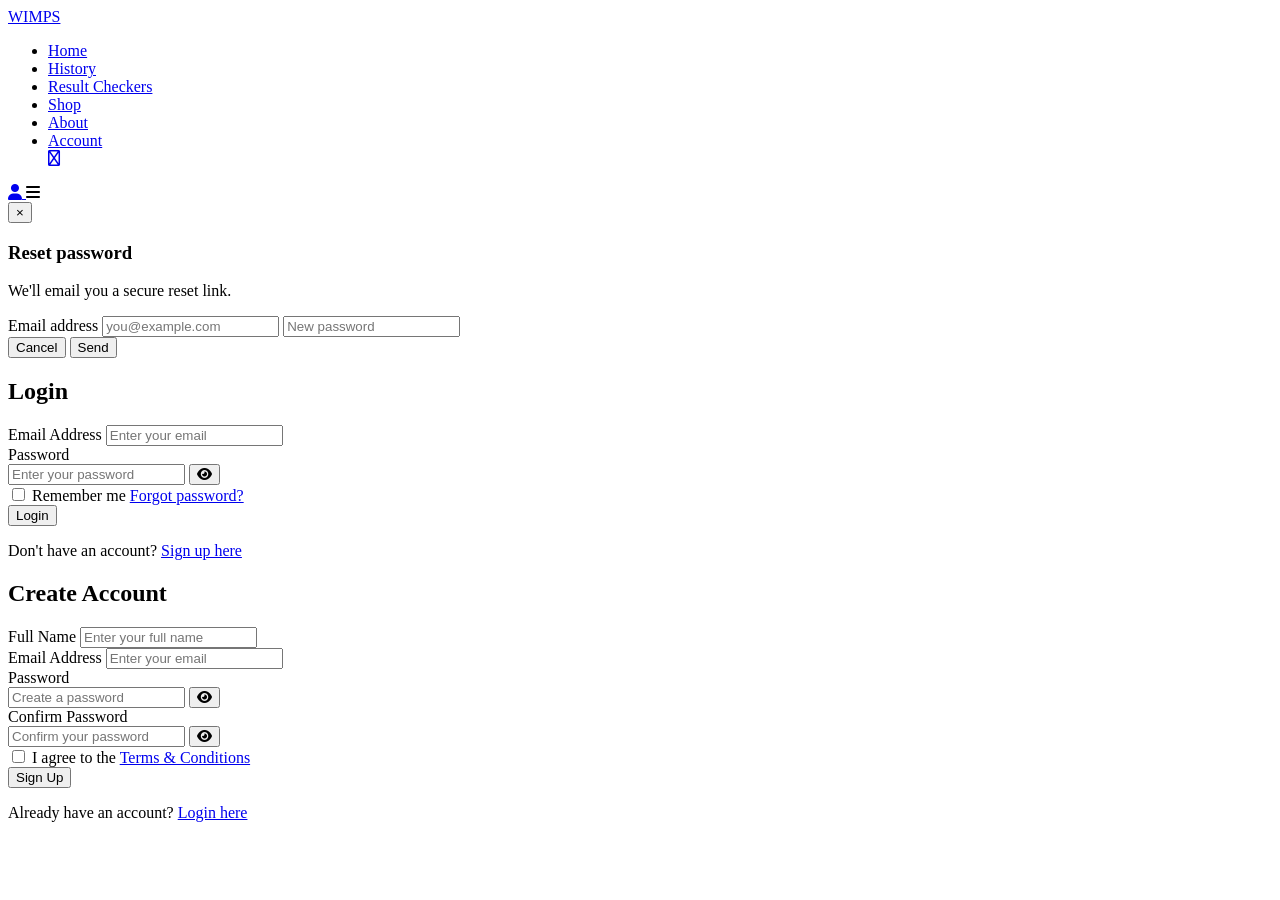
==== index.html @ adb476d3 "Advanced SEO, login page improvements, PWA support, service worker - Enhanced SEO: sitemap.xml with " ====
<!DOCTYPE html>
<html lang="en-GH">
<head>
    <meta charset="UTF-8">
    <meta http-equiv="X-UA-Compatible" content="IE=edge">
    <meta name="viewport" content="width=device-width, initial-scale=1.0">
    <meta name="description" content="WIMPS delivers affordable MTN, Telecel, and AirtelTigo data bundles in Ghana with secure Paystack payments and fast fulfillment. Buy mobile data instantly.">
    <meta name="keywords" content="MTN data bundles Ghana, Telecel data bundles, AirtelTigo data, buy data online Ghana, mobile data Ghana, Paystack data bundles">
    <meta name="robots" content="index, follow, max-snippet:-1, max-image-preview:large, max-video-preview:-1">
    <meta name="googlebot" content="index, follow">
    <meta name="theme-color" content="#087a55">
    <meta name="msapplication-TileColor" content="#087a55">
    <link rel="canonical" href="https://wimps.store/">
    <link rel="alternate" hreflang="en-GH" href="https://wimps.store/">
    <link rel="alternate" hreflang="x-default" href="https://wimps.store/">
    <meta property="og:type" content="website">
    <meta property="og:site_name" content="WIMPS">
    <meta property="og:title" content="WIMPS Ghana - Buy MTN, Telecel & AirtelTigo Data Bundles Instantly">
    <meta property="og:description" content="Buy Ghana mobile data bundles from WIMPS with secure Paystack payment and reliable instant delivery. MTN, Telecel, AirtelTigo - best prices guaranteed.">
    <meta property="og:url" content="https://wimps.store/">
    <meta property="og:image" content="https://wimps.store/assets/og-home.jpg">
    <meta property="og:image:width" content="1200">
    <meta property="og:image:height" content="630">
    <meta property="og:locale" content="en_GH">
    <meta name="twitter:card" content="summary_large_image">
    <meta name="twitter:site" content="@WIMPSGhana">
    <meta name="twitter:title" content="WIMPS Ghana - Buy Mobile Data Bundles Instantly">
    <meta name="twitter:description" content="Secure, instant data bundles for MTN, Telecel & AirtelTigo. Pay with Paystack or wallet. Best prices in Ghana.">
    <meta name="twitter:image" content="https://wimps.store/assets/twitter-home.jpg">
    <title>WIMPS - Ghana's Trusted Mobile Data Bundle Service</title>
    <link rel="preconnect" href="https://fonts.googleapis.com">
    <link rel="preconnect" href="https://fonts.gstatic.com" crossorigin>
    <link rel="preload" as="style" href="home-page.css">
    <link rel="preload" as="style" href="responsive.css">
    <link rel="preload" as="style" href="footer.css">
    <link rel="stylesheet" href="home-page.css">
    <link rel="stylesheet" href="responsive.css">
    <link rel="stylesheet" href="footer.css">
    <link rel="stylesheet" href="https://cdnjs.cloudflare.com/ajax/libs/font-awesome/6.0.0/css/all.min.css" crossorigin="anonymous" referrerpolicy="no-referrer">
    <link rel="icon" type="image/svg+xml" href="assets/favicon.svg">
    <link rel="icon" type="image/png" sizes="32x32" href="assets/favicon-32.png">
    <link rel="icon" type="image/png" sizes="16x16" href="assets/favicon-16.png">
    <link rel="apple-touch-icon" href="assets/apple-touch-icon.png">
    <link rel="manifest" href="manifest.json">
    <meta name="msapplication-config" content="/browserconfig.xml">
    <script type="application/ld+json">
    {
      "@context": "https://schema.org",
      "@type": "Organization",
      "name": "WIMPS",
      "url": "https://wimps.store/",
      "logo": "https://wimps.store/assets/logo.png",
      "description": "Ghana mobile data bundle service providing instant MTN, Telecel, and AirtelTigo data bundles",
      "address": {
        "@type": "PostalAddress",
        "streetAddress": "134 Melcom Road, Street 14",
        "addressLocality": "Sokoban",
        "addressCountry": "GH"
      },
      "contactPoint": {
        "@type": "ContactPoint",
        "telephone": "+233-597-532-120",
        "contactType": "customer service",
        "availableLanguage": ["English", "Twi"],
        "areaServed": "GH"
      },
      "sameAs": [
        "https://facebook.com/WIMPSGhana",
        "https://twitter.com/WIMPSGhana",
        "https://instagram.com/WIMPSGhana"
      ],
      "areaServed": "GH",
      "priceRange": "GHS 1 - GHS 500"
    }
    </script>
    <script type="application/ld+json">
    {
      "@context": "https://schema.org",
      "@type": "WebSite",
      "name": "WIMPS",
      "url": "https://wimps.store/",
      "potentialAction": {
        "@type": "SearchAction",
        "target": "https://wimps.store/search?q={search_term_string}",
        "query-input": "required name=search_term_string"
      },
      "publisher": {
        "@type": "Organization",
        "name": "WIMPS"
      }
    }
    </script>
    <script type="application/ld+json">
    {
      "@context": "https://schema.org",
      "@type": "Service",
      "serviceType": "Mobile Data Bundle Sales",
      "provider": {
        "@type": "Organization",
        "name": "WIMPS",
        "url": "https://wimps.store/"
      },
      "areaServed": "GH",
      "availableChannel": {
        "@type": "ServiceChannel",
        "serviceUrl": "https://wimps.store/mtn.html",
        "servicePhone": "+233-597-532-120",
        "servicePostalAddress": {
          "@type": "PostalAddress",
          "streetAddress": "134 Melcom Road, Street 14",
          "addressLocality": "Sokoban",
          "addressCountry": "GH"
        }
      },
      "offers": {
        "@type": "Offer",
        "name": "MTN Data Bundles",
        "priceCurrency": "GHS",
        "price": "4.00",
        "availability": "https://schema.org/InStock",
        "url": "https://wimps.store/mtn.html"
      }
    }
    </script>
</head>
<body>
    <!-- Header/Navigation -->
    <header class="header" role="banner">
        <a href="index.html" class="logo-link" aria-label="WIMPS Home">
            <span class="logo-text">WIMPS</span>
        </a>

        <nav class="nav-wrapper" role="navigation" aria-label="Main navigation">
            <ul id="navbar">
                <li><a href="index.html" class="active" aria-current="page">Home</a></li>
                <li><a href="./history.html">History</a></li>
                <li><a href="./checkers.html">Result Checkers</a></li>
                <li><a href="./mtn.html">Shop</a></li>
                <li><a href="./about.html">About</a></li>
                <li><a href="./account.html">Account</a></li>
                <li class="close-item"><a href="#" id="close"><i class="fas fa-times"></i></a></li>
            </ul>
        </nav>

        <div id="mobile">
            <a href="account.html" class="mobile-account" aria-label="Account">
                <i class="fas fa-user"></i>
            </a>
            <i id="bar" class="fas fa-bars" aria-label="Menu"></i>
        </div>
    </header>

    <main role="main">
        <!-- Hero Section -->
        <section class="hero" aria-labelledby="hero-title">
            <div class="hero-content">
                <h1 id="hero-title">Welcome to <span class="highlight">WIMPS</span></h1>
                <p>Your Ultimate Mobile Bundle Service</p>
                <p class="subtitle">Get instant airtime, data bundles, and more from your favorite providers</p>
                <a href="./mtn.html" class="btn btn-primary">Shop Now</a>
            </div>
            <div class="hero-visual">
                <div class="hero-icon">
                    <i class="fas fa-mobile-alt"></i>
                </div>
            </div>
        </section>

        <!-- Stats Section -->
        <section class="stats-section" aria-labelledby="stats-title">
            <h2 id="stats-title" class="visually-hidden">Our Statistics</h2>
            <div class="stat">
                <div class="stat-icon">
                    <i class="fas fa-users"></i>
                </div>
                <div class="stat-content">
                    <h3>10K+</h3>
                    <p>Happy Customers</p>
                </div>
            </div>
            <div class="stat">
                <div class="stat-icon">
                    <i class="fas fa-check-circle"></i>
                </div>
                <div class="stat-content">
                    <h3>100K+</h3>
                    <p>Transactions</p>
                </div>
            </div>
            <div class="stat">
                <div class="stat-icon">
                    <i class="fas fa-clock"></i>
                </div>
                <div class="stat-content">
                    <h3>24/7</h3>
                    <p>Support</p>
                </div>
            </div>
            <div class="stat">
                <div class="stat-icon">
                    <i class="fas fa-lock"></i>
                </div>
                <div class="stat-content">
                    <h3>100%</h3>
                    <p>Secure</p>
                </div>
            </div>
        </section>

        <!-- Bundle Providers Section -->
        <section class="bundles-section" aria-labelledby="providers-title">
            <div class="section-header">
                <h2 id="providers-title">Choose Your Provider</h2>
                <p>Select from our trusted network partners</p>
            </div>

            <div class="bundles-grid">
                <!-- MTN Bundle -->
                <article class="bundle-card" onclick="window.location.href='./mtn.html'">
                    <div class="bundle-icon mtn-color">
                        <i class="fas fa-signal"></i>
                    </div>
                    <h3>MTN</h3>
                    <p>Fast & Reliable Data</p>
                    <ul class="features">
                        <li><i class="fas fa-check"></i> Affordable Plans</li>
                        <li><i class="fas fa-check"></i> High Speed</li>
                        <li><i class="fas fa-check"></i> Instant Activation</li>
                    </ul>
                    <button class="btn btn-outline">Explore</button>
                </article>

                <!-- ATgo Bundle -->
                <article class="bundle-card" onclick="window.location.href='./atgo.html'">
                    <div class="bundle-icon atgo-color">
                        <i class="fas fa-wifi"></i>
                    </div>
                    <h3>ATgo</h3>
                    <p>Quality Internet Service</p>
                    <ul class="features">
                        <li><i class="fas fa-check"></i> Budget Friendly</li>
                        <li><i class="fas fa-check"></i> Flexible Plans</li>
                        <li><i class="fas fa-check"></i> 24/7 Active</li>
                    </ul>
                    <button class="btn btn-outline">Explore</button>
                </article>

                <!-- Telecel Bundle -->
                <article class="bundle-card" onclick="window.location.href='./telecel.html'">
                    <div class="bundle-icon telecel-color">
                        <i class="fas fa-broadcast-tower"></i>
                    </div>
                    <h3>Telecel</h3>
                    <p>Premium Coverage</p>
                    <ul class="features">
                        <li><i class="fas fa-check"></i> Wide Coverage</li>
                        <li><i class="fas fa-check"></i> Best Value</li>
                        <li><i class="fas fa-check"></i> Stable Connection</li>
                    </ul>
                    <button class="btn btn-outline">Explore</button>
                </article>
            </div>
        </section>

        <!-- Quick Stats -->
        <section class="dashboard-section" aria-labelledby="dashboard-title">
            <div class="section-header">
                <h2 id="dashboard-title">Your Dashboard</h2>
                <p>Quick access to your account information</p>
            </div>

            <div class="dashboard-grid">
                <article class="dashboard-card balance">
                    <div class="card-header">
                        <h4>Account Balance</h4>
                        <i class="fas fa-wallet"></i>
                    </div>
                    <p class="card-value" id="account-balance">GHS 0.00</p>
                    <a href="./account.html" class="card-link">View Account</a>
                </article>

                <article class="dashboard-card orders">
                    <div class="card-header">
                        <h4>Recent Orders</h4>
                        <i class="fas fa-shopping-cart"></i>
                    </div>
                    <p class="card-value" id="user-orders">0</p>
                    <a href="./history.html" class="card-link">View History</a>
                </article>

                <article class="dashboard-card transactions">
                    <div class="card-header">
                        <h4>Transactions</h4>
                        <i class="fas fa-exchange-alt"></i>
                    </div>
                    <p class="card-value" id="total-transactions">0</p>
                    <a href="./history.html" class="card-link">View Transactions</a>
                </article>

                <article class="dashboard-card deposit">
                    <div class="card-header">
                        <h4>Deposit with Paystack</h4>
                        <i class="fas fa-credit-card"></i>
                    </div>
                    <button type="button" id="home-deposit-paystack" class="btn btn-outline">Deposit</button>
                    <a href="./account.html" class="card-link">Open Account</a>
                </article>

                <article class="dashboard-card support">
                    <div class="card-header">
                        <h4>24/7 Support</h4>
                        <i class="fas fa-headset"></i>
                    </div>
                    <p class="card-contact">(+233) 597 532 120</p>
                    <a href="#" class="card-link">Contact Us</a>
                </article>
            </div>
        </section>

        <!-- How It Works -->
        <section class="how-it-works" aria-labelledby="how-title">
            <div class="section-header">
                <h2 id="how-title">How It Works</h2>
                <p>Easy steps to get your bundle</p>
            </div>

            <div class="steps-grid">
                <article class="step">
                    <div class="step-number">1</div>
                    <h3>Select Bundle</h3>
                    <p>Choose your provider and data plan</p>
                </article>
                <article class="step">
                    <div class="step-number">2</div>
                    <h3>Enter Details</h3>
                    <p>Provide your phone number or account</p>
                </article>
                <article class="step">
                    <div class="step-number">3</div>
                    <h3>Pay Now</h3>
                    <p>Complete payment securely online</p>
                </article>
                <article class="step">
                    <div class="step-number">4</div>
                    <h3>Get Bundle</h3>
                    <p>Enjoy instant bundle activation</p>
                </article>
            </div>
        </section>

        <!-- Newsletter Section -->
        <section class="newsletter-section" aria-labelledby="newsletter-title">
            <div class="newsletter-content">
                <h2 id="newsletter-title">Get Special Offers</h2>
                <p>Subscribe to our newsletter for exclusive deals and updates</p>
                <form class="newsletter-form" id="newsletter-form" aria-label="Newsletter subscription">
                    <input type="email" placeholder="Enter your email address" required aria-label="Email address">
                    <button type="submit" class="btn btn-primary">Subscribe</button>
                </form>
            </div>
        </section>
    </main>

    <!-- Footer -->
    <footer class="footer" role="contentinfo">
        <div class="col">
            <h4>Contact</h4>
            <p><strong>Address:</strong> 134 Melcom Road, Street 14, Sokoban</p>
            <p><strong>Phone:</strong> (+233) 597 532 120 / (+233) 249 757 771</p>
            <p><strong>Hours:</strong> 24/7, Mon - Sun</p>
            <div class="follow">
                <h4>Follow Us</h4>
                <div class="icon">
                    <a href="https://facebook.com/WIMPSGhana" target="_blank" rel="noopener noreferrer" aria-label="Facebook"><i class="fab fa-facebook-f"></i></a>
                    <a href="https://twitter.com/WIMPSGhana" target="_blank" rel="noopener noreferrer" aria-label="Twitter"><i class="fab fa-twitter"></i></a>
                    <a href="https://instagram.com/WIMPSGhana" target="_blank" rel="noopener noreferrer" aria-label="Instagram"><i class="fab fa-instagram"></i></a>
                    <a href="https://pinterest.com/WIMPSGhana" target="_blank" rel="noopener noreferrer" aria-label="Pinterest"><i class="fab fa-pinterest-p"></i></a>
                    <a href="https://youtube.com/@WIMPSGhana" target="_blank" rel="noopener noreferrer" aria-label="YouTube"><i class="fab fa-youtube"></i></a>
                </div>
            </div>
        </div>

        <div class="col">
            <h4>About</h4>
            <a href="./about.html">About Us</a>
            <a href="./about.html">Delivery Information</a>
            <a href="./about.html">Privacy Policy</a>
            <a href="./about.html">Terms & Conditions</a>
            <a href="#contact">Contact Us</a>
        </div>

        <div class="col">
            <h4>My Account</h4>
            <a href="./login-page.html">Sign In</a>
            <a href="./history.html">View Orders</a>
            <a href="./history.html">History</a>
            <a href="./account.html">My Account</a>
            <a href="./about.html">Help</a>
        </div>

        <div class="col install">
            <h4>Install App</h4>
            <p>From App Store or Google Play</p>
            <div class="row"></div>
            <p>Secured Payment Gateways</p>
        </div>
    </footer>

    <div class="cpr">
        <p>&copy; 2026, WIMPS Mobile Bundle Service. All rights reserved.</p>
    </div>

    <script src="config.js"></script>
    <script src="https://js.paystack.co/v1/inline.js"></script>
    <script src="./nav.js"></script>
    <script src="./home-page.js?v=3"></script>
    <script src="account.js"></script>
    <script src="footer.js"></script>
    <script>
      if ('serviceWorker' in navigator) {
        window.addEventListener('load', () => {
          navigator.serviceWorker.register('/sw.js')
            .then(reg => console.log('SW registered:', reg.scope))
            .catch(err => console.log('SW registration failed:', err));
        });
      }
    </script>
</body>
</html>
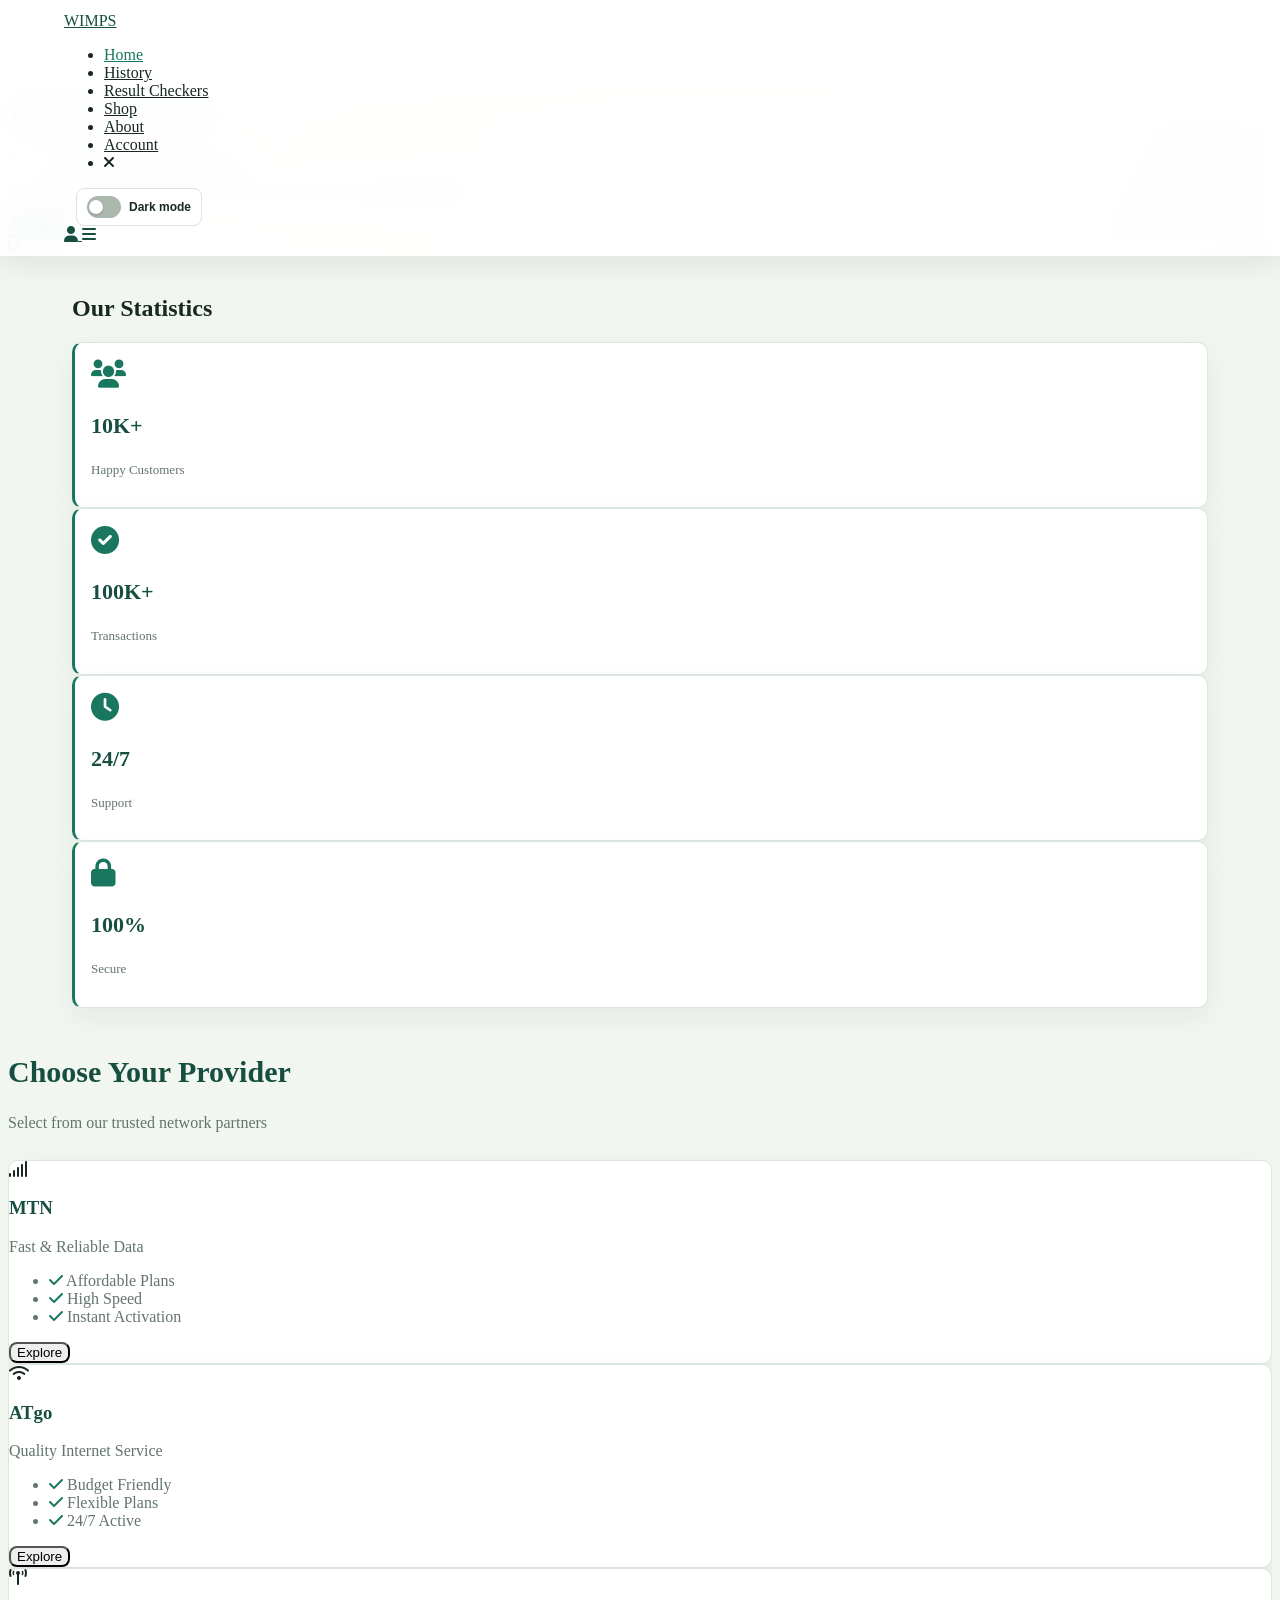
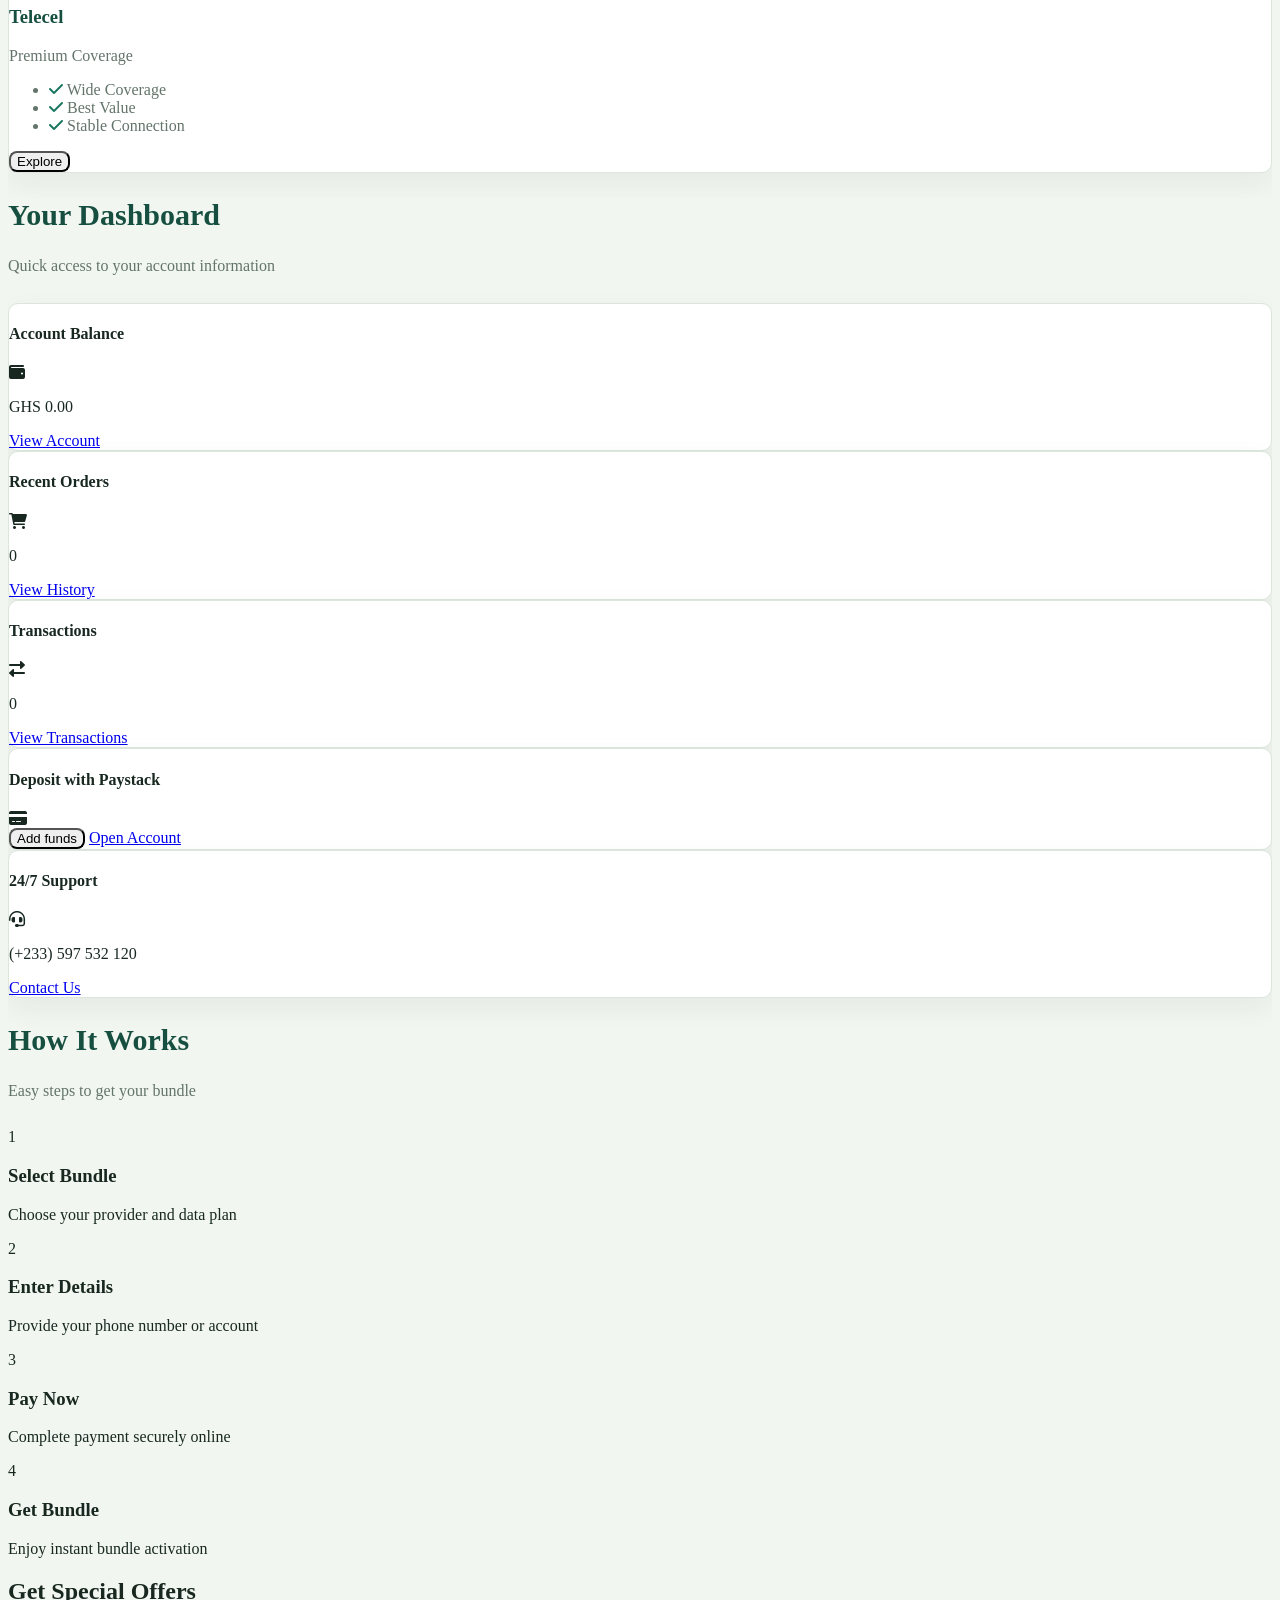
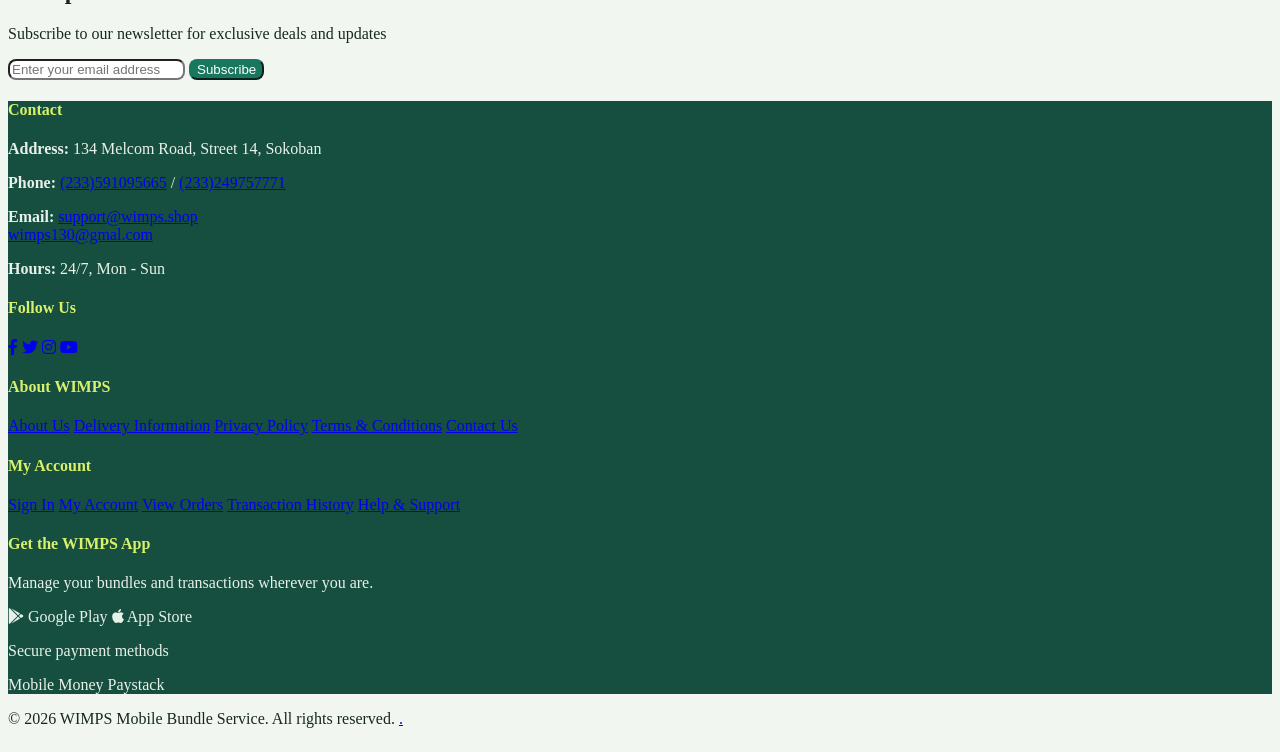
==== commit 9ae937f5: "Polish responsive customer site and themes" ====
--- a/index.html
+++ b/index.html
@@ -302,7 +302,7 @@
                         <h4>Deposit with Paystack</h4>
                         <i class="fas fa-credit-card"></i>
                     </div>
-                    <button type="button" id="home-deposit-paystack" class="btn btn-outline">Deposit</button>
+                    <button type="button" id="home-deposit-paystack" class="btn btn-outline">Add funds</button>
                     <a href="./account.html" class="card-link">Open Account</a>
                 </article>
 
@@ -312,7 +312,7 @@
                         <i class="fas fa-headset"></i>
                     </div>
                     <p class="card-contact">(+233) 597 532 120</p>
-                    <a href="#" class="card-link">Contact Us</a>
+                    <a href="mailto:support@wimps.store" class="card-link">Contact Us</a>
                 </article>
             </div>
         </section>
--- a/responsive.css
+++ b/responsive.css
@@ -0,0 +1,1553 @@
+/* One responsive navigation and overflow layer for every page. */
+html,
+body {
+    max-width: 100%;
+    overflow-x: hidden;
+}
+
+img,
+video,
+iframe {
+    max-width: 100%;
+}
+
+.menu-backdrop {
+    display: none;
+}
+
+@media (max-width: 768px) {
+    .header {
+        min-height: 64px;
+        padding: 14px clamp(16px, 5vw, 40px) !important;
+    }
+
+    .nav-wrapper,
+    .header > div:has(> #navbar) {
+        display: block !important;
+    }
+
+    #mobile {
+        display: flex !important;
+        align-items: center;
+        gap: 14px;
+    }
+
+    #bar {
+        display: inline-flex !important;
+        align-items: center;
+        justify-content: center;
+        min-width: 42px;
+        min-height: 42px;
+        cursor: pointer;
+        z-index: 1002;
+    }
+
+    #navbar {
+        position: fixed !important;
+        inset: 0 0 0 auto !important;
+        width: min(320px, 88vw) !important;
+        height: 100dvh !important;
+        max-height: none !important;
+        margin: 0 !important;
+        padding: 78px 22px 24px !important;
+        display: flex !important;
+        flex-direction: column !important;
+        align-items: stretch !important;
+        justify-content: flex-start !important;
+        gap: 0 !important;
+        background: rgb(109, 214, 4) !important;
+        box-shadow: -14px 0 35px rgba(0, 0, 0, 0.28) !important;
+        transform: translateX(105%) !important;
+        visibility: hidden !important;
+        opacity: 0 !important;
+        transition: transform 0.25s ease, opacity 0.25s ease, visibility 0.25s ease !important;
+        z-index: 1003 !important;
+        overflow-y: auto;
+    }
+
+    #navbar.active {
+        transform: translateX(0) !important;
+        visibility: visible !important;
+        opacity: 1 !important;
+    }
+
+    #navbar li,
+    #navbar > a,
+    #navbar li a {
+        display: block !important;
+        width: 100% !important;
+        flex: 0 0 auto;
+    }
+
+    #navbar li {
+        padding: 0 !important;
+        margin: 0 !important;
+        border-bottom: 1px solid rgba(0, 0, 0, 0.14);
+    }
+
+    #navbar li a,
+    #navbar > a:not(#close) {
+        padding: 16px 4px !important;
+        color: rgb(250, 245, 245) !important;
+        font-size: 17px !important;
+        line-height: 1.3;
+    }
+
+    #navbar li a.active::after {
+        display: none !important;
+    }
+
+    #close {
+        display: flex !important;
+        position: absolute !important;
+        top: 20px !important;
+        right: 20px !important;
+        width: 40px !important;
+        height: 40px !important;
+        align-items: center;
+        justify-content: center;
+        padding: 0 !important;
+        color: rgb(250, 245, 245) !important;
+        font-size: 24px !important;
+        z-index: 1004;
+    }
+
+    .menu-backdrop {
+        display: block;
+        position: fixed;
+        inset: 0;
+        background: rgba(20, 15, 15, 0.58);
+        opacity: 0;
+        visibility: hidden;
+        pointer-events: none;
+        transition: opacity 0.25s ease, visibility 0.25s ease;
+        z-index: 1000;
+    }
+
+    body.menu-open {
+        overflow: hidden;
+    }
+
+    body.menu-open .menu-backdrop {
+        opacity: 1;
+        visibility: visible;
+    }
+
+    .hero,
+    .shop-hero,
+    .about-hero {
+        min-height: auto;
+    }
+}
+
+/* Provider bundle cards share one alignment system across MTN, ATgo, and Telecel. */
+.bundle-grid {
+    grid-template-columns: repeat(auto-fit, minmax(190px, 1fr)) !important;
+    align-items: stretch;
+    gap: 18px;
+}
+
+@media (max-width: 520px) {
+    .bundle-grid {
+        grid-template-columns: repeat(2, minmax(0, 1fr)) !important;
+        gap: 10px;
+    }
+
+    .bundle-card {
+        padding: 10px;
+        border-radius: 12px;
+    }
+}
+
+.bundle-section .bundle-card {
+    height: 100%;
+    min-width: 0;
+}
+
+.bundle-section .card-header {
+    min-height: 64px;
+    align-items: center;
+}
+
+.bundle-section .bundle-header-copy {
+    min-width: 0;
+}
+
+.bundle-section .bundle-label {
+    overflow-wrap: anywhere;
+}
+
+.bundle-section .card-pricing {
+    flex: 1 1 auto;
+}
+
+.bundle-section .card-actions {
+    margin-top: auto;
+}
+
+.bundle-section .btn-buy {
+    width: 100%;
+}
+
+/* Keep repeated content compact and side-by-side across the site. */
+.bundles-grid,
+.stats-section,
+.content-grid,
+.benefits-grid,
+.support-grid,
+.methods-grid,
+.links-grid,
+.dashboard-grid,
+.steps-grid,
+.stats-cards,
+.detail-grid {
+    grid-template-columns: repeat(auto-fit, minmax(190px, 1fr)) !important;
+    gap: 14px;
+}
+
+@media (max-width: 760px) {
+    .bundle-grid,
+    .bundles-grid,
+    .stats-section,
+    .content-grid,
+    .benefits-grid,
+    .support-grid,
+    .methods-grid,
+    .links-grid,
+    .dashboard-grid,
+    .steps-grid,
+    .stats-cards,
+    .detail-grid {
+        grid-template-columns: repeat(2, minmax(0, 1fr)) !important;
+        gap: 10px;
+    }
+
+    .stats-section {
+        padding: 24px 14px !important;
+    }
+
+    .stats-section .stat {
+        min-width: 0;
+        padding: 14px 8px;
+        gap: 8px;
+        flex-direction: column;
+        text-align: center;
+    }
+
+    .stats-section .stat-icon {
+        font-size: 25px;
+    }
+
+    .stats-section .stat-content h3 {
+        font-size: 20px;
+    }
+
+    .stats-section .stat-content p {
+        font-size: 11px;
+        white-space: nowrap;
+    }
+}
+
+@media (max-width: 360px) {
+    .bundle-section .bundle-grid {
+        gap: 7px;
+    }
+
+    .bundle-card {
+        padding: 8px;
+    }
+
+    .bundle-section .bundle-label {
+        font-size: 0.9rem;
+    }
+}
+
+@media (max-width: 480px) {
+    .header {
+        padding-left: 14px !important;
+        padding-right: 14px !important;
+    }
+
+    .header > a,
+    .logo-link {
+        font-size: 20px !important;
+    }
+
+    #navbar {
+        width: min(290px, 92vw) !important;
+    }
+}
+
+:root {
+    --wimps-header-height: 74px;
+    --wimps-ink: #182821;
+    --wimps-muted: #63746b;
+    --wimps-paper: #f2f6f1;
+    --wimps-surface: #ffffff;
+    --wimps-line: #dce6dc;
+    --wimps-forest: #164f40;
+    --wimps-green: #18775e;
+    --wimps-lime: #d9f16a;
+    --wimps-coral: #e87558;
+}
+
+html {
+    scroll-behavior: smooth;
+    scroll-padding-top: 92px;
+}
+
+body {
+    color: var(--wimps-ink);
+    background: var(--wimps-paper);
+}
+
+.header {
+    position: fixed !important;
+    top: 0;
+    left: 0;
+    right: 0;
+    z-index: 1100;
+    min-height: 74px;
+    padding: 12px clamp(18px, 5vw, 68px);
+    background: rgba(255, 255, 255, 0.94);
+    border-bottom: 1px solid rgba(24, 40, 33, 0.1);
+    box-shadow: 0 8px 24px rgba(24, 40, 33, 0.08);
+    backdrop-filter: blur(16px);
+    animation: wims-enter 420ms ease both;
+}
+
+body:has(.header) {
+    padding-top: var(--wimps-header-height);
+}
+
+.logo-link,
+.header > a,
+.header .logo-text {
+    color: var(--wimps-forest) !important;
+}
+
+#navbar li a {
+    color: var(--wimps-ink);
+    transition: color 180ms ease, transform 180ms ease;
+}
+
+#navbar li a:hover,
+#navbar li a.active {
+    color: var(--wimps-green);
+}
+
+#navbar li a.active::after {
+    background: var(--wimps-coral);
+    border-radius: 999px;
+}
+
+#mobile,
+#mobile a,
+#bar {
+    color: var(--wimps-forest);
+}
+
+#mobile i,
+#mobile .mobile-account i {
+    color: var(--wimps-forest) !important;
+}
+
+main {
+    animation: wims-enter 460ms 60ms ease both;
+}
+
+button:not(#bar),
+.btn,
+input[type="submit"] {
+    border-radius: 8px;
+    transition: transform 180ms ease, box-shadow 180ms ease, background-color 180ms ease;
+}
+
+button:not(#bar):hover,
+.btn:hover,
+input[type="submit"]:hover {
+    transform: translateY(-2px);
+}
+
+button:focus-visible,
+a:focus-visible,
+input:focus-visible,
+select:focus-visible {
+    outline: 3px solid rgba(232, 117, 88, 0.55);
+    outline-offset: 3px;
+}
+
+input:not([type="checkbox"]):not([type="radio"]),
+select,
+textarea {
+    border-radius: 8px;
+}
+
+footer,
+.footer {
+    background: var(--wimps-forest);
+    color: #e8f1e9;
+}
+
+footer h4,
+.footer h4 {
+    color: var(--wimps-lime);
+}
+
+footer a,
+.footer a {
+    transition: color 180ms ease, transform 180ms ease;
+}
+
+.cpr,
+.footer-note {
+    background: #10372e;
+    color: #d4e2d8;
+}
+
+.menu-backdrop {
+    z-index: 1040;
+}
+
+@media (max-width: 768px) {
+    :root {
+        --wimps-header-height: 64px;
+    }
+
+    .header {
+        min-height: var(--wimps-header-height);
+        padding-block: 8px;
+    }
+
+    #bar {
+        position: relative;
+        z-index: 1006;
+    }
+
+    #navbar {
+        border-left: 1px solid var(--wimps-line);
+        background: var(--wimps-surface) !important;
+    }
+
+    #navbar li a,
+    #navbar > a:not(#close) {
+        color: var(--wimps-ink) !important;
+    }
+
+    #navbar li a:hover,
+    #navbar li a.active {
+        color: var(--wimps-green) !important;
+    }
+
+    #close {
+        color: var(--wimps-ink) !important;
+    }
+}
+
+/* Account dashboard */
+body:has(.account-container) {
+    background: var(--wimps-paper);
+}
+
+.account-container {
+    width: 100%;
+    padding: 42px clamp(16px, 5vw, 64px) 72px;
+    background: linear-gradient(180deg, rgba(217, 241, 106, 0.14), transparent 260px);
+}
+
+.account-view {
+    max-width: 1120px;
+}
+
+.account-content {
+    padding: 0;
+    background: transparent;
+    box-shadow: none;
+}
+
+.profile-header {
+    border-color: var(--wimps-line);
+}
+
+.profile-header h2,
+.quick-links h3 {
+    color: var(--wimps-forest);
+}
+
+.profile-picture-box,
+.stat-card,
+.link-card {
+    background: var(--wimps-surface);
+    border: 1px solid var(--wimps-line);
+    box-shadow: 0 10px 28px rgba(24, 40, 33, 0.06);
+}
+
+.profile-picture-box {
+    position: relative;
+    overflow: hidden;
+    border-radius: 12px;
+}
+
+.picture-container {
+    background: #e5eee4;
+    box-shadow: none;
+}
+
+.profile-picture {
+    border-color: var(--wimps-lime);
+    color: var(--wimps-forest);
+}
+
+.upload-overlay,
+.btn-upload {
+    background: var(--wimps-green);
+    color: #fff;
+}
+
+.upload-hint,
+.info-group label,
+.stat-card h4 {
+    color: var(--wimps-muted);
+}
+
+.info-input,
+.deposit-form input,
+#referral-link {
+    border: 1px solid var(--wimps-line);
+    background: var(--wimps-surface);
+    color: var(--wimps-ink);
+}
+
+.info-input:disabled {
+    color: var(--wimps-ink);
+    opacity: 1;
+}
+
+.status-badge.active {
+    color: var(--wimps-green);
+}
+
+.status-dot {
+    background: var(--wimps-green);
+}
+
+.account-stats {
+    grid-template-columns: repeat(auto-fit, minmax(205px, 1fr));
+    gap: 14px;
+}
+
+.stat-card {
+    min-width: 0;
+    border-left: 3px solid var(--wimps-green);
+    border-radius: 10px;
+}
+
+.stat-card i,
+.stat-card p,
+.link-card i {
+    color: var(--wimps-green);
+}
+
+.deposit-card {
+    border: 1px solid var(--wimps-line);
+    border-radius: 10px;
+    background: var(--wimps-surface);
+    box-shadow: 0 10px 28px rgba(24, 40, 33, 0.06);
+}
+
+.deposit-card::after {
+    display: none;
+}
+
+.deposit-card-header h2 {
+    color: var(--wimps-forest);
+}
+
+.deposit-card-header p,
+.deposit-form label {
+    color: var(--wimps-muted);
+}
+
+.deposit-card .badge {
+    border-color: var(--wimps-line);
+    color: var(--wimps-green);
+}
+
+.deposit-form input:focus {
+    outline-color: rgba(24, 119, 94, 0.3);
+    border-color: var(--wimps-green);
+}
+
+.deposit-actions .btn {
+    border-color: var(--wimps-green);
+    background: var(--wimps-green);
+    color: #fff;
+}
+
+.deposit-actions .btn:hover {
+    background: var(--wimps-forest);
+    color: #fff;
+}
+
+.links-grid {
+    grid-template-columns: repeat(auto-fit, minmax(180px, 1fr));
+}
+
+.link-card {
+    min-height: 108px;
+    border-radius: 10px;
+}
+
+.link-card:hover {
+    border-color: var(--wimps-green);
+    background: #f4faf4;
+}
+
+.link-card span {
+    color: var(--wimps-ink);
+}
+
+.logout-section {
+    border-color: var(--wimps-line);
+}
+
+.btn-logout {
+    background: var(--wimps-coral);
+    color: #fff;
+}
+
+.btn-logout:hover {
+    background: #c75943;
+}
+
+.not-logged-box {
+    border: 1px solid var(--wimps-line);
+    border-radius: 12px;
+    background: var(--wimps-surface);
+    box-shadow: 0 16px 40px rgba(24, 40, 33, 0.08);
+}
+
+.not-logged-box h2,
+.not-logged-box p {
+    color: var(--wimps-ink);
+}
+
+.icon-wrapper i {
+    color: var(--wimps-green);
+}
+
+.btn-login,
+.btn-signup {
+    background: var(--wimps-green);
+    color: #fff;
+    border-color: var(--wimps-green);
+}
+
+.btn-signup:hover {
+    background: var(--wimps-forest);
+}
+
+/* About page: tighter sections and a compact, aligned developer profile. */
+body:has(.about-hero) {
+    background: var(--wimps-paper);
+}
+
+.about-hero {
+    min-height: 260px;
+    padding: 44px 24px;
+}
+
+.about-section,
+.why-us-section,
+.developer-section,
+.support-section,
+.faq-section,
+.contact-section {
+    padding: 40px clamp(16px, 5vw, 64px);
+    background: var(--wimps-paper);
+}
+
+.about-section,
+.developer-section,
+.faq-section {
+    background: #eaf1e9;
+}
+
+.section-header {
+    margin-bottom: 28px;
+}
+
+.section-header h2 {
+    color: var(--wimps-forest);
+    font-size: 30px;
+}
+
+.section-header p {
+    color: var(--wimps-muted);
+}
+
+.content-box,
+.benefit-card,
+.developer-container,
+.support-card,
+.method,
+.faq-item,
+.faq-question,
+.contact-card {
+    border: 1px solid var(--wimps-line);
+    border-radius: 10px;
+    background: var(--wimps-surface);
+    color: var(--wimps-ink);
+    box-shadow: 0 10px 28px rgba(24, 40, 33, 0.06);
+}
+
+.content-box,
+.benefit-card,
+.support-card,
+.method,
+.contact-card {
+    padding: 24px;
+}
+
+.content-box h3,
+.benefit-card h3,
+.support-card h4,
+.method p,
+.contact-card h3,
+.faq-question h4 {
+    color: var(--wimps-forest);
+}
+
+.content-box p,
+.benefit-card p,
+.support-intro,
+.support-card p,
+.method small,
+.contact-card p,
+.faq-answer p {
+    color: var(--wimps-muted);
+}
+
+.icon-box,
+.benefit-icon,
+.contact-icon {
+    background: #e6f0e5;
+    color: var(--wimps-green);
+}
+
+.developer-container {
+    width: min(1040px, 100%);
+    margin-inline: auto;
+    grid-template-columns: 148px minmax(0, 1fr);
+    align-items: start;
+    gap: 28px;
+    padding: 28px;
+    border-left: 4px solid var(--wimps-coral);
+}
+
+.developer-avatar {
+    align-self: start;
+}
+
+.avatar-circle {
+    width: 140px;
+    height: 140px;
+    border: 3px solid var(--wimps-lime);
+    background: var(--wimps-forest);
+    color: #fff;
+    font-size: 56px;
+}
+
+.developer-info {
+    min-width: 0;
+}
+
+.developer-info h3 {
+    color: var(--wimps-forest);
+    font-size: 24px;
+    line-height: 1.25;
+    overflow-wrap: anywhere;
+}
+
+.developer-info .role {
+    color: var(--wimps-green);
+    letter-spacing: 0;
+}
+
+.developer-info .bio {
+    max-width: 68ch;
+    color: var(--wimps-muted);
+    line-height: 1.65;
+}
+
+.developer-details {
+    display: grid;
+    grid-template-columns: repeat(3, minmax(0, 1fr));
+    gap: 12px;
+}
+
+.developer-details .detail {
+    display: flex;
+    flex-direction: column;
+    align-items: flex-start;
+    gap: 5px;
+    min-width: 0;
+    padding: 8px 0 10px;
+    border-color: var(--wimps-line);
+}
+
+.developer-details .detail .label {
+    color: var(--wimps-muted);
+}
+
+.developer-details .detail .value {
+    min-width: 0;
+    color: var(--wimps-ink);
+    text-align: left;
+    overflow-wrap: anywhere;
+}
+
+.developer-info .social-links {
+    flex-wrap: wrap;
+    gap: 10px;
+}
+
+.developer-info .social-btn {
+    background: #eaf1e9;
+    color: var(--wimps-forest);
+}
+
+.support-card.featured {
+    transform: none;
+    border-color: var(--wimps-green);
+}
+
+.support-card .amount {
+    color: var(--wimps-green);
+}
+
+.faq-item {
+    border-left: 3px solid var(--wimps-green);
+}
+
+.faq-question {
+    border: 0;
+    box-shadow: none;
+}
+
+.faq-question:hover {
+    background: #f4faf4;
+}
+
+.faq-answer.show {
+    max-height: 600px;
+}
+
+.modal {
+    z-index: 1300;
+}
+
+/* Compact and align the homepage statistics row. */
+.stats-section {
+    grid-template-columns: repeat(4, minmax(0, 1fr));
+    align-items: stretch;
+    gap: 14px;
+    padding: 22px clamp(16px, 5vw, 64px);
+    background: #eaf1e9;
+}
+
+.stats-section .stat {
+    min-width: 0;
+    min-height: 88px;
+    justify-content: center;
+    gap: 12px;
+    padding: 16px;
+}
+
+.stats-section .stat-icon {
+    flex: 0 0 auto;
+    font-size: 28px;
+}
+
+.stats-section .stat-content {
+    min-width: 0;
+}
+
+.stats-section .stat-content h3 {
+    font-size: 22px;
+}
+
+.stats-section .stat-content p {
+    font-size: 13px;
+    line-height: 1.35;
+    white-space: normal;
+}
+
+@media (max-width: 768px) {
+    .about-hero {
+        min-height: 210px;
+    }
+
+    .about-section,
+    .why-us-section,
+    .developer-section,
+    .support-section,
+    .faq-section,
+    .contact-section {
+        padding-block: 34px;
+    }
+
+    .developer-container {
+        grid-template-columns: 112px minmax(0, 1fr);
+        gap: 18px;
+        padding: 20px;
+    }
+
+    .developer-details {
+        grid-template-columns: 1fr;
+        gap: 0;
+    }
+
+    .developer-details .detail {
+        display: grid;
+        grid-template-columns: minmax(88px, 0.38fr) minmax(0, 1fr);
+        align-items: start;
+        gap: 10px;
+    }
+
+    .developer-details .detail .value {
+        text-align: right;
+    }
+
+    .avatar-circle {
+        width: 104px;
+        height: 104px;
+        font-size: 42px;
+    }
+
+    .stats-section {
+        grid-template-columns: repeat(2, minmax(0, 1fr));
+        padding-block: 18px;
+    }
+
+    .stats-section .stat {
+        justify-content: flex-start;
+        text-align: left;
+    }
+}
+
+@media (max-width: 420px) {
+    .developer-container {
+        grid-template-columns: 76px minmax(0, 1fr);
+        gap: 12px;
+        padding: 16px;
+    }
+
+    .avatar-circle {
+        width: 72px;
+        height: 72px;
+        font-size: 30px;
+    }
+
+    .developer-info h3 {
+        font-size: 19px;
+    }
+
+    .developer-details .detail {
+        grid-template-columns: 1fr;
+        gap: 2px;
+    }
+
+    .developer-details .detail .value {
+        text-align: left;
+    }
+
+    .stats-section .stat {
+        gap: 8px;
+        padding: 12px 10px;
+    }
+
+    .stats-section .stat-icon {
+        font-size: 23px;
+    }
+
+    .stats-section .stat-content h3 {
+        font-size: 19px;
+    }
+}
+
+/* Persistent light/dark theme. */
+.theme-toggle {
+    display: inline-flex;
+    flex: 0 0 auto;
+    align-items: center;
+    justify-content: center;
+    gap: 8px;
+    min-height: 38px;
+    margin-left: 12px;
+    padding: 6px 10px;
+    border: 1px solid var(--wimps-line);
+    border-radius: 999px;
+    background: var(--wimps-surface);
+    color: var(--wimps-ink);
+    font: 700 12px/1 sans-serif;
+    cursor: pointer;
+}
+
+.theme-toggle-track {
+    display: inline-flex;
+    align-items: center;
+    width: 30px;
+    height: 18px;
+    padding: 2px;
+    border-radius: 999px;
+    background: #aab8ae;
+    transition: background-color 180ms ease;
+}
+
+.theme-toggle-thumb {
+    width: 14px;
+    height: 14px;
+    border-radius: 50%;
+    background: #fff;
+    box-shadow: 0 1px 3px rgba(0, 0, 0, 0.22);
+    transition: transform 180ms ease;
+}
+
+html[data-theme="dark"] .theme-toggle-track {
+    background: var(--wimps-green);
+}
+
+html[data-theme="dark"] .theme-toggle-thumb {
+    transform: translateX(12px);
+}
+
+html[data-theme="dark"] {
+    color-scheme: dark;
+    --wimps-ink: #edf3ed;
+    --wimps-muted: #bdc9c0;
+    --wimps-paper: #111a16;
+    --wimps-surface: #1c2822;
+    --wimps-line: #37483e;
+    --wimps-forest: #d9f16a;
+    --wimps-green: #83d4ae;
+    --wimps-lime: #d9f16a;
+    --wimps-coral: #ff9b82;
+    --ink: #edf3ed;
+    --muted: #bdc9c0;
+    --paper: #111a16;
+    --card: #1c2822;
+    --line: #37483e;
+    --green: #83d4ae;
+    --mint: #26382e;
+}
+
+html[data-theme="dark"] body {
+    color: var(--wimps-ink);
+    background: var(--wimps-paper);
+}
+
+html[data-theme="dark"] .header {
+    border-color: var(--wimps-line);
+    background: rgba(17, 26, 22, 0.96);
+}
+
+html[data-theme="dark"] .header > a,
+html[data-theme="dark"] .header .logo-text,
+html[data-theme="dark"] #mobile,
+html[data-theme="dark"] #mobile a,
+html[data-theme="dark"] #mobile i,
+html[data-theme="dark"] #bar {
+    color: var(--wimps-lime) !important;
+}
+
+html[data-theme="dark"] .account-container,
+html[data-theme="dark"] .about-section,
+html[data-theme="dark"] .why-us-section,
+html[data-theme="dark"] .developer-section,
+html[data-theme="dark"] .support-section,
+html[data-theme="dark"] .faq-section,
+html[data-theme="dark"] .contact-section,
+html[data-theme="dark"] .stats-section,
+html[data-theme="dark"] .bundles-section,
+html[data-theme="dark"] .bundle-section,
+html[data-theme="dark"] .dashboard-section {
+    background: var(--wimps-paper);
+}
+
+html[data-theme="dark"] .hero,
+html[data-theme="dark"] .about-hero,
+html[data-theme="dark"] .shop-hero,
+html[data-theme="dark"] .auth-container {
+    background: linear-gradient(120deg, #17231d, #202e26);
+}
+
+html[data-theme="dark"] .history-header h1,
+html[data-theme="dark"] .hero-content h1,
+html[data-theme="dark"] .hero-copy h1,
+html[data-theme="dark"] .about-hero h1,
+html[data-theme="dark"] .section-header h2,
+html[data-theme="dark"] .section-header p,
+html[data-theme="dark"] .history-header p,
+html[data-theme="dark"] .hero-content > p:nth-of-type(1),
+html[data-theme="dark"] .hero-content .subtitle,
+html[data-theme="dark"] .hero-copy p {
+    color: var(--wimps-ink);
+}
+
+html[data-theme="dark"] .content-box,
+html[data-theme="dark"] .benefit-card,
+html[data-theme="dark"] .developer-container,
+html[data-theme="dark"] .support-card,
+html[data-theme="dark"] .method,
+html[data-theme="dark"] .faq-item,
+html[data-theme="dark"] .faq-question,
+html[data-theme="dark"] .contact-card,
+html[data-theme="dark"] .profile-picture-box,
+html[data-theme="dark"] .stat-card,
+html[data-theme="dark"] .link-card,
+html[data-theme="dark"] .deposit-card,
+html[data-theme="dark"] .not-logged-box,
+html[data-theme="dark"] .auth-box,
+html[data-theme="dark"] .bundle-card,
+html[data-theme="dark"] .dashboard-card,
+html[data-theme="dark"] .summary-card,
+html[data-theme="dark"] .checker-card,
+html[data-theme="dark"] .notice-panel,
+html[data-theme="dark"] .ledger-panel,
+html[data-theme="dark"] .rules-grid article {
+    border-color: var(--wimps-line);
+    background: var(--wimps-surface);
+    color: var(--wimps-ink);
+}
+
+html[data-theme="dark"] .transactions-table,
+html[data-theme="dark"] .table-responsive,
+html[data-theme="dark"] .transactions-table thead,
+html[data-theme="dark"] .search-box input,
+html[data-theme="dark"] .filter-select,
+html[data-theme="dark"] .info-input,
+html[data-theme="dark"] .deposit-form input,
+html[data-theme="dark"] #referral-link,
+html[data-theme="dark"] .form-group input {
+    border-color: var(--wimps-line);
+    background: var(--wimps-surface);
+    color: var(--wimps-ink);
+}
+
+html[data-theme="dark"] .transactions-table td,
+html[data-theme="dark"] .transactions-table th,
+html[data-theme="dark"] .developer-info h3,
+html[data-theme="dark"] .developer-details .detail .value,
+html[data-theme="dark"] .content-box h3,
+html[data-theme="dark"] .benefit-card h3,
+html[data-theme="dark"] .support-card h4,
+html[data-theme="dark"] .method p,
+html[data-theme="dark"] .contact-card h3,
+html[data-theme="dark"] .faq-question h4,
+html[data-theme="dark"] .deposit-card-header h2,
+html[data-theme="dark"] .stat-card p,
+html[data-theme="dark"] .stat-card h4,
+html[data-theme="dark"] .link-card span {
+    color: var(--wimps-ink);
+}
+
+html[data-theme="dark"] .developer-details .detail,
+html[data-theme="dark"] .transactions-table td,
+html[data-theme="dark"] .transactions-table thead {
+    border-color: var(--wimps-line);
+}
+
+html[data-theme="dark"] .icon-box,
+html[data-theme="dark"] .benefit-icon,
+html[data-theme="dark"] .contact-icon,
+html[data-theme="dark"] .developer-info .social-btn {
+    background: #293b30;
+    color: var(--wimps-green);
+}
+
+html[data-theme="dark"] .menu-backdrop {
+    background: rgba(0, 0, 0, 0.72);
+}
+
+html[data-theme="dark"] footer,
+html[data-theme="dark"] .footer,
+html[data-theme="dark"] .cpr,
+html[data-theme="dark"] .footer-note {
+    background: #0b120f;
+    color: var(--wimps-muted);
+}
+
+html[data-theme="dark"] .wims-notice {
+    border-color: var(--wimps-line);
+    background: var(--wimps-surface);
+    color: var(--wimps-ink);
+}
+
+@media (max-width: 768px) {
+    .theme-toggle {
+        min-height: 36px;
+        margin-left: auto;
+        margin-right: 10px;
+        padding-inline: 8px;
+    }
+}
+
+@media (prefers-reduced-motion: reduce) {
+    .header,
+    main {
+        animation: none;
+    }
+}
+
+/* Standalone service pages share the same visual language. */
+.checker-nav,
+.rewards-shell > nav {
+    position: sticky;
+    top: 0;
+    z-index: 1000;
+    border: 0;
+    border-bottom: 1px solid var(--wimps-line);
+    border-radius: 0;
+    background: rgba(255, 255, 255, 0.94);
+    box-shadow: 0 8px 24px rgba(24, 40, 33, 0.08);
+    backdrop-filter: blur(16px);
+}
+
+.checker-nav a,
+.rewards-shell > nav a {
+    color: var(--wimps-forest);
+}
+
+.rewards-header h1,
+.checker-heading h1 {
+    color: var(--wimps-forest);
+}
+
+.rewards-balance,
+.token-card,
+.notice-panel,
+.ledger-panel,
+.rules-grid article {
+    border-radius: 10px;
+}
+
+.token-card {
+    background: var(--wimps-forest);
+}
+
+.history-container {
+    width: min(1320px, 100%);
+    margin-inline: auto;
+    padding: 42px clamp(16px, 5vw, 64px) 72px;
+    background: transparent;
+}
+
+.history-header {
+    margin-bottom: 28px;
+    text-align: left;
+}
+
+.history-header h1,
+.checker-heading h1 {
+    color: var(--wimps-forest);
+}
+
+.history-header p,
+.checker-heading p:last-child {
+    color: var(--wimps-muted);
+}
+
+.history-content {
+    padding: 0;
+    background: transparent;
+    box-shadow: none;
+}
+
+.search-box input,
+.filter-select {
+    border: 1px solid var(--wimps-line);
+    background: var(--wimps-surface);
+    color: var(--wimps-ink);
+}
+
+.search-box i {
+    color: var(--wimps-green);
+}
+
+.table-responsive {
+    overflow-x: auto;
+    border: 1px solid var(--wimps-line);
+    border-radius: 10px;
+    background: var(--wimps-surface);
+}
+
+.transactions-table {
+    background: var(--wimps-surface);
+}
+
+.transactions-table thead {
+    background: #eaf1e9;
+    border-bottom: 1px solid var(--wimps-line);
+}
+
+.transactions-table th {
+    color: var(--wimps-forest);
+}
+
+.transactions-table td {
+    border-color: var(--wimps-line);
+    color: var(--wimps-ink);
+}
+
+.transactions-table tbody tr:hover {
+    background: #f4faf4;
+}
+
+.status-badge.completed {
+    background: #e7f4eb;
+    color: #1e6947;
+}
+
+.status-badge.pending {
+    background: #fff3dc;
+    color: #8a5f12;
+}
+
+.status-badge.failed {
+    background: #feeee8;
+    color: #a84530;
+}
+
+.action-btn,
+.page-btn,
+.page-number {
+    border: 1px solid var(--wimps-line);
+    border-radius: 8px;
+    background: var(--wimps-surface);
+    color: var(--wimps-forest);
+}
+
+.page-number.active {
+    border-color: var(--wimps-green);
+    background: var(--wimps-green);
+    color: #fff;
+}
+
+.empty-state h2 {
+    color: var(--wimps-forest);
+}
+
+.empty-state p {
+    color: var(--wimps-muted);
+}
+
+.auth-container {
+    background: linear-gradient(180deg, rgba(217, 241, 106, 0.14), transparent 260px), var(--wimps-paper);
+}
+
+.auth-box {
+    border: 1px solid var(--wimps-line);
+    border-radius: 12px;
+    background: var(--wimps-surface);
+    box-shadow: 0 18px 44px rgba(24, 40, 33, 0.1);
+}
+
+.form-box h2 {
+    color: var(--wimps-forest);
+}
+
+.form-group label {
+    color: var(--wimps-ink);
+}
+
+.form-group input {
+    border: 1px solid var(--wimps-line);
+    background: #fff;
+    color: var(--wimps-ink);
+}
+
+.auth-box button[type="submit"] {
+    border: 1px solid var(--wimps-green);
+    background: var(--wimps-green);
+    color: #fff;
+}
+
+.auth-box button[type="submit"]:hover {
+    background: var(--wimps-forest);
+}
+
+.auth-box a {
+    color: var(--wimps-green);
+}
+
+.modal-body label[for="support-email"] {
+    display: block;
+    margin: 0 0 8px;
+    color: var(--wimps-ink);
+    font-weight: 700;
+}
+
+.modal-body #support-email {
+    width: 100%;
+    margin-bottom: 18px;
+    padding: 12px 14px;
+    border: 1px solid var(--wimps-line);
+    background: var(--wimps-surface);
+    color: var(--wimps-ink);
+}
+
+.hero,
+.about-hero,
+.shop-hero {
+    color: var(--wimps-ink);
+    background: linear-gradient(115deg, #f8fbf6 0%, #edf4e8 48%, #e4eee3 100%);
+}
+
+.hero-content h1,
+.hero-copy h1,
+.about-hero h1 {
+    color: var(--wimps-forest);
+}
+
+.hero-content .highlight,
+.hero-icon,
+.features li i {
+    color: var(--wimps-green);
+}
+
+.hero-content > p:nth-of-type(1),
+.hero-content .subtitle,
+.hero-copy p {
+    color: var(--wimps-muted);
+}
+
+.bundles-section,
+.bundle-section,
+.dashboard-section,
+.stats-section {
+    background: var(--wimps-paper);
+}
+
+.bundle-card,
+.dashboard-card {
+    border: 1px solid var(--wimps-line);
+    border-radius: 10px;
+    background: var(--wimps-surface);
+    box-shadow: 0 10px 28px rgba(24, 40, 33, 0.06);
+}
+
+.bundle-card h3,
+.dashboard-card h3 {
+    color: var(--wimps-forest);
+}
+
+.bundle-card p,
+.features li {
+    color: var(--wimps-muted);
+}
+
+.bundle-card:hover,
+.dashboard-card:hover {
+    border-color: var(--wimps-green);
+    box-shadow: 0 16px 32px rgba(24, 79, 64, 0.12);
+}
+
+.summary-card {
+    border: 1px solid var(--wimps-line);
+    border-radius: 10px;
+    background: var(--wimps-surface);
+    color: var(--wimps-ink);
+}
+
+.summary-card h3 {
+    color: var(--wimps-green);
+}
+
+.section-header h2 {
+    color: var(--wimps-forest);
+}
+
+.section-header p {
+    color: var(--wimps-muted);
+}
+
+.stats-section .stat {
+    border: 1px solid var(--wimps-line);
+    border-left: 3px solid var(--wimps-green);
+    border-radius: 10px;
+    background: var(--wimps-surface);
+    color: var(--wimps-ink);
+    box-shadow: 0 10px 28px rgba(24, 40, 33, 0.06);
+}
+
+.stats-section .stat-icon {
+    color: var(--wimps-green);
+}
+
+.stats-section .stat-content h3 {
+    color: var(--wimps-forest);
+}
+
+.stats-section .stat-content p {
+    color: var(--wimps-muted);
+}
+
+.btn-buy,
+.btn-primary,
+.btn-checker,
+.hero .btn,
+.shop-hero .btn {
+    border-color: var(--wimps-green);
+    background: var(--wimps-green);
+    color: #fff;
+}
+
+.btn-buy:hover,
+.btn-primary:hover,
+.btn-checker:hover,
+.hero .btn:hover,
+.shop-hero .btn:hover {
+    background: var(--wimps-forest);
+    color: #fff;
+}
+
+@media (max-width: 768px) {
+    .history-container {
+        padding: 30px 16px 48px;
+    }
+
+    .history-content {
+        padding: 0;
+    }
+
+    .auth-container {
+        padding: 32px 16px;
+    }
+
+    .auth-box {
+        padding: 32px 22px;
+    }
+
+    .hero,
+    .about-hero,
+    .shop-hero {
+        padding: 42px 20px;
+    }
+}
+
+@keyframes wims-enter {
+    from { opacity: 0; transform: translateY(10px); }
+    to { opacity: 1; transform: translateY(0); }
+}
+
+@media (prefers-reduced-motion: reduce) {
+    *,
+    *::before,
+    *::after {
+        scroll-behavior: auto !important;
+        animation-duration: 0.01ms !important;
+        animation-iteration-count: 1 !important;
+        transition-duration: 0.01ms !important;
+    }
+}
--- a/responsive.css
+++ b/responsive.css
@@ -0,0 +1,1553 @@
+/* One responsive navigation and overflow layer for every page. */
+html,
+body {
+    max-width: 100%;
+    overflow-x: hidden;
+}
+
+img,
+video,
+iframe {
+    max-width: 100%;
+}
+
+.menu-backdrop {
+    display: none;
+}
+
+@media (max-width: 768px) {
+    .header {
+        min-height: 64px;
+        padding: 14px clamp(16px, 5vw, 40px) !important;
+    }
+
+    .nav-wrapper,
+    .header > div:has(> #navbar) {
+        display: block !important;
+    }
+
+    #mobile {
+        display: flex !important;
+        align-items: center;
+        gap: 14px;
+    }
+
+    #bar {
+        display: inline-flex !important;
+        align-items: center;
+        justify-content: center;
+        min-width: 42px;
+        min-height: 42px;
+        cursor: pointer;
+        z-index: 1002;
+    }
+
+    #navbar {
+        position: fixed !important;
+        inset: 0 0 0 auto !important;
+        width: min(320px, 88vw) !important;
+        height: 100dvh !important;
+        max-height: none !important;
+        margin: 0 !important;
+        padding: 78px 22px 24px !important;
+        display: flex !important;
+        flex-direction: column !important;
+        align-items: stretch !important;
+        justify-content: flex-start !important;
+        gap: 0 !important;
+        background: rgb(109, 214, 4) !important;
+        box-shadow: -14px 0 35px rgba(0, 0, 0, 0.28) !important;
+        transform: translateX(105%) !important;
+        visibility: hidden !important;
+        opacity: 0 !important;
+        transition: transform 0.25s ease, opacity 0.25s ease, visibility 0.25s ease !important;
+        z-index: 1003 !important;
+        overflow-y: auto;
+    }
+
+    #navbar.active {
+        transform: translateX(0) !important;
+        visibility: visible !important;
+        opacity: 1 !important;
+    }
+
+    #navbar li,
+    #navbar > a,
+    #navbar li a {
+        display: block !important;
+        width: 100% !important;
+        flex: 0 0 auto;
+    }
+
+    #navbar li {
+        padding: 0 !important;
+        margin: 0 !important;
+        border-bottom: 1px solid rgba(0, 0, 0, 0.14);
+    }
+
+    #navbar li a,
+    #navbar > a:not(#close) {
+        padding: 16px 4px !important;
+        color: rgb(250, 245, 245) !important;
+        font-size: 17px !important;
+        line-height: 1.3;
+    }
+
+    #navbar li a.active::after {
+        display: none !important;
+    }
+
+    #close {
+        display: flex !important;
+        position: absolute !important;
+        top: 20px !important;
+        right: 20px !important;
+        width: 40px !important;
+        height: 40px !important;
+        align-items: center;
+        justify-content: center;
+        padding: 0 !important;
+        color: rgb(250, 245, 245) !important;
+        font-size: 24px !important;
+        z-index: 1004;
+    }
+
+    .menu-backdrop {
+        display: block;
+        position: fixed;
+        inset: 0;
+        background: rgba(20, 15, 15, 0.58);
+        opacity: 0;
+        visibility: hidden;
+        pointer-events: none;
+        transition: opacity 0.25s ease, visibility 0.25s ease;
+        z-index: 1000;
+    }
+
+    body.menu-open {
+        overflow: hidden;
+    }
+
+    body.menu-open .menu-backdrop {
+        opacity: 1;
+        visibility: visible;
+    }
+
+    .hero,
+    .shop-hero,
+    .about-hero {
+        min-height: auto;
+    }
+}
+
+/* Provider bundle cards share one alignment system across MTN, ATgo, and Telecel. */
+.bundle-grid {
+    grid-template-columns: repeat(auto-fit, minmax(190px, 1fr)) !important;
+    align-items: stretch;
+    gap: 18px;
+}
+
+@media (max-width: 520px) {
+    .bundle-grid {
+        grid-template-columns: repeat(2, minmax(0, 1fr)) !important;
+        gap: 10px;
+    }
+
+    .bundle-card {
+        padding: 10px;
+        border-radius: 12px;
+    }
+}
+
+.bundle-section .bundle-card {
+    height: 100%;
+    min-width: 0;
+}
+
+.bundle-section .card-header {
+    min-height: 64px;
+    align-items: center;
+}
+
+.bundle-section .bundle-header-copy {
+    min-width: 0;
+}
+
+.bundle-section .bundle-label {
+    overflow-wrap: anywhere;
+}
+
+.bundle-section .card-pricing {
+    flex: 1 1 auto;
+}
+
+.bundle-section .card-actions {
+    margin-top: auto;
+}
+
+.bundle-section .btn-buy {
+    width: 100%;
+}
+
+/* Keep repeated content compact and side-by-side across the site. */
+.bundles-grid,
+.stats-section,
+.content-grid,
+.benefits-grid,
+.support-grid,
+.methods-grid,
+.links-grid,
+.dashboard-grid,
+.steps-grid,
+.stats-cards,
+.detail-grid {
+    grid-template-columns: repeat(auto-fit, minmax(190px, 1fr)) !important;
+    gap: 14px;
+}
+
+@media (max-width: 760px) {
+    .bundle-grid,
+    .bundles-grid,
+    .stats-section,
+    .content-grid,
+    .benefits-grid,
+    .support-grid,
+    .methods-grid,
+    .links-grid,
+    .dashboard-grid,
+    .steps-grid,
+    .stats-cards,
+    .detail-grid {
+        grid-template-columns: repeat(2, minmax(0, 1fr)) !important;
+        gap: 10px;
+    }
+
+    .stats-section {
+        padding: 24px 14px !important;
+    }
+
+    .stats-section .stat {
+        min-width: 0;
+        padding: 14px 8px;
+        gap: 8px;
+        flex-direction: column;
+        text-align: center;
+    }
+
+    .stats-section .stat-icon {
+        font-size: 25px;
+    }
+
+    .stats-section .stat-content h3 {
+        font-size: 20px;
+    }
+
+    .stats-section .stat-content p {
+        font-size: 11px;
+        white-space: nowrap;
+    }
+}
+
+@media (max-width: 360px) {
+    .bundle-section .bundle-grid {
+        gap: 7px;
+    }
+
+    .bundle-card {
+        padding: 8px;
+    }
+
+    .bundle-section .bundle-label {
+        font-size: 0.9rem;
+    }
+}
+
+@media (max-width: 480px) {
+    .header {
+        padding-left: 14px !important;
+        padding-right: 14px !important;
+    }
+
+    .header > a,
+    .logo-link {
+        font-size: 20px !important;
+    }
+
+    #navbar {
+        width: min(290px, 92vw) !important;
+    }
+}
+
+:root {
+    --wimps-header-height: 74px;
+    --wimps-ink: #182821;
+    --wimps-muted: #63746b;
+    --wimps-paper: #f2f6f1;
+    --wimps-surface: #ffffff;
+    --wimps-line: #dce6dc;
+    --wimps-forest: #164f40;
+    --wimps-green: #18775e;
+    --wimps-lime: #d9f16a;
+    --wimps-coral: #e87558;
+}
+
+html {
+    scroll-behavior: smooth;
+    scroll-padding-top: 92px;
+}
+
+body {
+    color: var(--wimps-ink);
+    background: var(--wimps-paper);
+}
+
+.header {
+    position: fixed !important;
+    top: 0;
+    left: 0;
+    right: 0;
+    z-index: 1100;
+    min-height: 74px;
+    padding: 12px clamp(18px, 5vw, 68px);
+    background: rgba(255, 255, 255, 0.94);
+    border-bottom: 1px solid rgba(24, 40, 33, 0.1);
+    box-shadow: 0 8px 24px rgba(24, 40, 33, 0.08);
+    backdrop-filter: blur(16px);
+    animation: wims-enter 420ms ease both;
+}
+
+body:has(.header) {
+    padding-top: var(--wimps-header-height);
+}
+
+.logo-link,
+.header > a,
+.header .logo-text {
+    color: var(--wimps-forest) !important;
+}
+
+#navbar li a {
+    color: var(--wimps-ink);
+    transition: color 180ms ease, transform 180ms ease;
+}
+
+#navbar li a:hover,
+#navbar li a.active {
+    color: var(--wimps-green);
+}
+
+#navbar li a.active::after {
+    background: var(--wimps-coral);
+    border-radius: 999px;
+}
+
+#mobile,
+#mobile a,
+#bar {
+    color: var(--wimps-forest);
+}
+
+#mobile i,
+#mobile .mobile-account i {
+    color: var(--wimps-forest) !important;
+}
+
+main {
+    animation: wims-enter 460ms 60ms ease both;
+}
+
+button:not(#bar),
+.btn,
+input[type="submit"] {
+    border-radius: 8px;
+    transition: transform 180ms ease, box-shadow 180ms ease, background-color 180ms ease;
+}
+
+button:not(#bar):hover,
+.btn:hover,
+input[type="submit"]:hover {
+    transform: translateY(-2px);
+}
+
+button:focus-visible,
+a:focus-visible,
+input:focus-visible,
+select:focus-visible {
+    outline: 3px solid rgba(232, 117, 88, 0.55);
+    outline-offset: 3px;
+}
+
+input:not([type="checkbox"]):not([type="radio"]),
+select,
+textarea {
+    border-radius: 8px;
+}
+
+footer,
+.footer {
+    background: var(--wimps-forest);
+    color: #e8f1e9;
+}
+
+footer h4,
+.footer h4 {
+    color: var(--wimps-lime);
+}
+
+footer a,
+.footer a {
+    transition: color 180ms ease, transform 180ms ease;
+}
+
+.cpr,
+.footer-note {
+    background: #10372e;
+    color: #d4e2d8;
+}
+
+.menu-backdrop {
+    z-index: 1040;
+}
+
+@media (max-width: 768px) {
+    :root {
+        --wimps-header-height: 64px;
+    }
+
+    .header {
+        min-height: var(--wimps-header-height);
+        padding-block: 8px;
+    }
+
+    #bar {
+        position: relative;
+        z-index: 1006;
+    }
+
+    #navbar {
+        border-left: 1px solid var(--wimps-line);
+        background: var(--wimps-surface) !important;
+    }
+
+    #navbar li a,
+    #navbar > a:not(#close) {
+        color: var(--wimps-ink) !important;
+    }
+
+    #navbar li a:hover,
+    #navbar li a.active {
+        color: var(--wimps-green) !important;
+    }
+
+    #close {
+        color: var(--wimps-ink) !important;
+    }
+}
+
+/* Account dashboard */
+body:has(.account-container) {
+    background: var(--wimps-paper);
+}
+
+.account-container {
+    width: 100%;
+    padding: 42px clamp(16px, 5vw, 64px) 72px;
+    background: linear-gradient(180deg, rgba(217, 241, 106, 0.14), transparent 260px);
+}
+
+.account-view {
+    max-width: 1120px;
+}
+
+.account-content {
+    padding: 0;
+    background: transparent;
+    box-shadow: none;
+}
+
+.profile-header {
+    border-color: var(--wimps-line);
+}
+
+.profile-header h2,
+.quick-links h3 {
+    color: var(--wimps-forest);
+}
+
+.profile-picture-box,
+.stat-card,
+.link-card {
+    background: var(--wimps-surface);
+    border: 1px solid var(--wimps-line);
+    box-shadow: 0 10px 28px rgba(24, 40, 33, 0.06);
+}
+
+.profile-picture-box {
+    position: relative;
+    overflow: hidden;
+    border-radius: 12px;
+}
+
+.picture-container {
+    background: #e5eee4;
+    box-shadow: none;
+}
+
+.profile-picture {
+    border-color: var(--wimps-lime);
+    color: var(--wimps-forest);
+}
+
+.upload-overlay,
+.btn-upload {
+    background: var(--wimps-green);
+    color: #fff;
+}
+
+.upload-hint,
+.info-group label,
+.stat-card h4 {
+    color: var(--wimps-muted);
+}
+
+.info-input,
+.deposit-form input,
+#referral-link {
+    border: 1px solid var(--wimps-line);
+    background: var(--wimps-surface);
+    color: var(--wimps-ink);
+}
+
+.info-input:disabled {
+    color: var(--wimps-ink);
+    opacity: 1;
+}
+
+.status-badge.active {
+    color: var(--wimps-green);
+}
+
+.status-dot {
+    background: var(--wimps-green);
+}
+
+.account-stats {
+    grid-template-columns: repeat(auto-fit, minmax(205px, 1fr));
+    gap: 14px;
+}
+
+.stat-card {
+    min-width: 0;
+    border-left: 3px solid var(--wimps-green);
+    border-radius: 10px;
+}
+
+.stat-card i,
+.stat-card p,
+.link-card i {
+    color: var(--wimps-green);
+}
+
+.deposit-card {
+    border: 1px solid var(--wimps-line);
+    border-radius: 10px;
+    background: var(--wimps-surface);
+    box-shadow: 0 10px 28px rgba(24, 40, 33, 0.06);
+}
+
+.deposit-card::after {
+    display: none;
+}
+
+.deposit-card-header h2 {
+    color: var(--wimps-forest);
+}
+
+.deposit-card-header p,
+.deposit-form label {
+    color: var(--wimps-muted);
+}
+
+.deposit-card .badge {
+    border-color: var(--wimps-line);
+    color: var(--wimps-green);
+}
+
+.deposit-form input:focus {
+    outline-color: rgba(24, 119, 94, 0.3);
+    border-color: var(--wimps-green);
+}
+
+.deposit-actions .btn {
+    border-color: var(--wimps-green);
+    background: var(--wimps-green);
+    color: #fff;
+}
+
+.deposit-actions .btn:hover {
+    background: var(--wimps-forest);
+    color: #fff;
+}
+
+.links-grid {
+    grid-template-columns: repeat(auto-fit, minmax(180px, 1fr));
+}
+
+.link-card {
+    min-height: 108px;
+    border-radius: 10px;
+}
+
+.link-card:hover {
+    border-color: var(--wimps-green);
+    background: #f4faf4;
+}
+
+.link-card span {
+    color: var(--wimps-ink);
+}
+
+.logout-section {
+    border-color: var(--wimps-line);
+}
+
+.btn-logout {
+    background: var(--wimps-coral);
+    color: #fff;
+}
+
+.btn-logout:hover {
+    background: #c75943;
+}
+
+.not-logged-box {
+    border: 1px solid var(--wimps-line);
+    border-radius: 12px;
+    background: var(--wimps-surface);
+    box-shadow: 0 16px 40px rgba(24, 40, 33, 0.08);
+}
+
+.not-logged-box h2,
+.not-logged-box p {
+    color: var(--wimps-ink);
+}
+
+.icon-wrapper i {
+    color: var(--wimps-green);
+}
+
+.btn-login,
+.btn-signup {
+    background: var(--wimps-green);
+    color: #fff;
+    border-color: var(--wimps-green);
+}
+
+.btn-signup:hover {
+    background: var(--wimps-forest);
+}
+
+/* About page: tighter sections and a compact, aligned developer profile. */
+body:has(.about-hero) {
+    background: var(--wimps-paper);
+}
+
+.about-hero {
+    min-height: 260px;
+    padding: 44px 24px;
+}
+
+.about-section,
+.why-us-section,
+.developer-section,
+.support-section,
+.faq-section,
+.contact-section {
+    padding: 40px clamp(16px, 5vw, 64px);
+    background: var(--wimps-paper);
+}
+
+.about-section,
+.developer-section,
+.faq-section {
+    background: #eaf1e9;
+}
+
+.section-header {
+    margin-bottom: 28px;
+}
+
+.section-header h2 {
+    color: var(--wimps-forest);
+    font-size: 30px;
+}
+
+.section-header p {
+    color: var(--wimps-muted);
+}
+
+.content-box,
+.benefit-card,
+.developer-container,
+.support-card,
+.method,
+.faq-item,
+.faq-question,
+.contact-card {
+    border: 1px solid var(--wimps-line);
+    border-radius: 10px;
+    background: var(--wimps-surface);
+    color: var(--wimps-ink);
+    box-shadow: 0 10px 28px rgba(24, 40, 33, 0.06);
+}
+
+.content-box,
+.benefit-card,
+.support-card,
+.method,
+.contact-card {
+    padding: 24px;
+}
+
+.content-box h3,
+.benefit-card h3,
+.support-card h4,
+.method p,
+.contact-card h3,
+.faq-question h4 {
+    color: var(--wimps-forest);
+}
+
+.content-box p,
+.benefit-card p,
+.support-intro,
+.support-card p,
+.method small,
+.contact-card p,
+.faq-answer p {
+    color: var(--wimps-muted);
+}
+
+.icon-box,
+.benefit-icon,
+.contact-icon {
+    background: #e6f0e5;
+    color: var(--wimps-green);
+}
+
+.developer-container {
+    width: min(1040px, 100%);
+    margin-inline: auto;
+    grid-template-columns: 148px minmax(0, 1fr);
+    align-items: start;
+    gap: 28px;
+    padding: 28px;
+    border-left: 4px solid var(--wimps-coral);
+}
+
+.developer-avatar {
+    align-self: start;
+}
+
+.avatar-circle {
+    width: 140px;
+    height: 140px;
+    border: 3px solid var(--wimps-lime);
+    background: var(--wimps-forest);
+    color: #fff;
+    font-size: 56px;
+}
+
+.developer-info {
+    min-width: 0;
+}
+
+.developer-info h3 {
+    color: var(--wimps-forest);
+    font-size: 24px;
+    line-height: 1.25;
+    overflow-wrap: anywhere;
+}
+
+.developer-info .role {
+    color: var(--wimps-green);
+    letter-spacing: 0;
+}
+
+.developer-info .bio {
+    max-width: 68ch;
+    color: var(--wimps-muted);
+    line-height: 1.65;
+}
+
+.developer-details {
+    display: grid;
+    grid-template-columns: repeat(3, minmax(0, 1fr));
+    gap: 12px;
+}
+
+.developer-details .detail {
+    display: flex;
+    flex-direction: column;
+    align-items: flex-start;
+    gap: 5px;
+    min-width: 0;
+    padding: 8px 0 10px;
+    border-color: var(--wimps-line);
+}
+
+.developer-details .detail .label {
+    color: var(--wimps-muted);
+}
+
+.developer-details .detail .value {
+    min-width: 0;
+    color: var(--wimps-ink);
+    text-align: left;
+    overflow-wrap: anywhere;
+}
+
+.developer-info .social-links {
+    flex-wrap: wrap;
+    gap: 10px;
+}
+
+.developer-info .social-btn {
+    background: #eaf1e9;
+    color: var(--wimps-forest);
+}
+
+.support-card.featured {
+    transform: none;
+    border-color: var(--wimps-green);
+}
+
+.support-card .amount {
+    color: var(--wimps-green);
+}
+
+.faq-item {
+    border-left: 3px solid var(--wimps-green);
+}
+
+.faq-question {
+    border: 0;
+    box-shadow: none;
+}
+
+.faq-question:hover {
+    background: #f4faf4;
+}
+
+.faq-answer.show {
+    max-height: 600px;
+}
+
+.modal {
+    z-index: 1300;
+}
+
+/* Compact and align the homepage statistics row. */
+.stats-section {
+    grid-template-columns: repeat(4, minmax(0, 1fr));
+    align-items: stretch;
+    gap: 14px;
+    padding: 22px clamp(16px, 5vw, 64px);
+    background: #eaf1e9;
+}
+
+.stats-section .stat {
+    min-width: 0;
+    min-height: 88px;
+    justify-content: center;
+    gap: 12px;
+    padding: 16px;
+}
+
+.stats-section .stat-icon {
+    flex: 0 0 auto;
+    font-size: 28px;
+}
+
+.stats-section .stat-content {
+    min-width: 0;
+}
+
+.stats-section .stat-content h3 {
+    font-size: 22px;
+}
+
+.stats-section .stat-content p {
+    font-size: 13px;
+    line-height: 1.35;
+    white-space: normal;
+}
+
+@media (max-width: 768px) {
+    .about-hero {
+        min-height: 210px;
+    }
+
+    .about-section,
+    .why-us-section,
+    .developer-section,
+    .support-section,
+    .faq-section,
+    .contact-section {
+        padding-block: 34px;
+    }
+
+    .developer-container {
+        grid-template-columns: 112px minmax(0, 1fr);
+        gap: 18px;
+        padding: 20px;
+    }
+
+    .developer-details {
+        grid-template-columns: 1fr;
+        gap: 0;
+    }
+
+    .developer-details .detail {
+        display: grid;
+        grid-template-columns: minmax(88px, 0.38fr) minmax(0, 1fr);
+        align-items: start;
+        gap: 10px;
+    }
+
+    .developer-details .detail .value {
+        text-align: right;
+    }
+
+    .avatar-circle {
+        width: 104px;
+        height: 104px;
+        font-size: 42px;
+    }
+
+    .stats-section {
+        grid-template-columns: repeat(2, minmax(0, 1fr));
+        padding-block: 18px;
+    }
+
+    .stats-section .stat {
+        justify-content: flex-start;
+        text-align: left;
+    }
+}
+
+@media (max-width: 420px) {
+    .developer-container {
+        grid-template-columns: 76px minmax(0, 1fr);
+        gap: 12px;
+        padding: 16px;
+    }
+
+    .avatar-circle {
+        width: 72px;
+        height: 72px;
+        font-size: 30px;
+    }
+
+    .developer-info h3 {
+        font-size: 19px;
+    }
+
+    .developer-details .detail {
+        grid-template-columns: 1fr;
+        gap: 2px;
+    }
+
+    .developer-details .detail .value {
+        text-align: left;
+    }
+
+    .stats-section .stat {
+        gap: 8px;
+        padding: 12px 10px;
+    }
+
+    .stats-section .stat-icon {
+        font-size: 23px;
+    }
+
+    .stats-section .stat-content h3 {
+        font-size: 19px;
+    }
+}
+
+/* Persistent light/dark theme. */
+.theme-toggle {
+    display: inline-flex;
+    flex: 0 0 auto;
+    align-items: center;
+    justify-content: center;
+    gap: 8px;
+    min-height: 38px;
+    margin-left: 12px;
+    padding: 6px 10px;
+    border: 1px solid var(--wimps-line);
+    border-radius: 999px;
+    background: var(--wimps-surface);
+    color: var(--wimps-ink);
+    font: 700 12px/1 sans-serif;
+    cursor: pointer;
+}
+
+.theme-toggle-track {
+    display: inline-flex;
+    align-items: center;
+    width: 30px;
+    height: 18px;
+    padding: 2px;
+    border-radius: 999px;
+    background: #aab8ae;
+    transition: background-color 180ms ease;
+}
+
+.theme-toggle-thumb {
+    width: 14px;
+    height: 14px;
+    border-radius: 50%;
+    background: #fff;
+    box-shadow: 0 1px 3px rgba(0, 0, 0, 0.22);
+    transition: transform 180ms ease;
+}
+
+html[data-theme="dark"] .theme-toggle-track {
+    background: var(--wimps-green);
+}
+
+html[data-theme="dark"] .theme-toggle-thumb {
+    transform: translateX(12px);
+}
+
+html[data-theme="dark"] {
+    color-scheme: dark;
+    --wimps-ink: #edf3ed;
+    --wimps-muted: #bdc9c0;
+    --wimps-paper: #111a16;
+    --wimps-surface: #1c2822;
+    --wimps-line: #37483e;
+    --wimps-forest: #d9f16a;
+    --wimps-green: #83d4ae;
+    --wimps-lime: #d9f16a;
+    --wimps-coral: #ff9b82;
+    --ink: #edf3ed;
+    --muted: #bdc9c0;
+    --paper: #111a16;
+    --card: #1c2822;
+    --line: #37483e;
+    --green: #83d4ae;
+    --mint: #26382e;
+}
+
+html[data-theme="dark"] body {
+    color: var(--wimps-ink);
+    background: var(--wimps-paper);
+}
+
+html[data-theme="dark"] .header {
+    border-color: var(--wimps-line);
+    background: rgba(17, 26, 22, 0.96);
+}
+
+html[data-theme="dark"] .header > a,
+html[data-theme="dark"] .header .logo-text,
+html[data-theme="dark"] #mobile,
+html[data-theme="dark"] #mobile a,
+html[data-theme="dark"] #mobile i,
+html[data-theme="dark"] #bar {
+    color: var(--wimps-lime) !important;
+}
+
+html[data-theme="dark"] .account-container,
+html[data-theme="dark"] .about-section,
+html[data-theme="dark"] .why-us-section,
+html[data-theme="dark"] .developer-section,
+html[data-theme="dark"] .support-section,
+html[data-theme="dark"] .faq-section,
+html[data-theme="dark"] .contact-section,
+html[data-theme="dark"] .stats-section,
+html[data-theme="dark"] .bundles-section,
+html[data-theme="dark"] .bundle-section,
+html[data-theme="dark"] .dashboard-section {
+    background: var(--wimps-paper);
+}
+
+html[data-theme="dark"] .hero,
+html[data-theme="dark"] .about-hero,
+html[data-theme="dark"] .shop-hero,
+html[data-theme="dark"] .auth-container {
+    background: linear-gradient(120deg, #17231d, #202e26);
+}
+
+html[data-theme="dark"] .history-header h1,
+html[data-theme="dark"] .hero-content h1,
+html[data-theme="dark"] .hero-copy h1,
+html[data-theme="dark"] .about-hero h1,
+html[data-theme="dark"] .section-header h2,
+html[data-theme="dark"] .section-header p,
+html[data-theme="dark"] .history-header p,
+html[data-theme="dark"] .hero-content > p:nth-of-type(1),
+html[data-theme="dark"] .hero-content .subtitle,
+html[data-theme="dark"] .hero-copy p {
+    color: var(--wimps-ink);
+}
+
+html[data-theme="dark"] .content-box,
+html[data-theme="dark"] .benefit-card,
+html[data-theme="dark"] .developer-container,
+html[data-theme="dark"] .support-card,
+html[data-theme="dark"] .method,
+html[data-theme="dark"] .faq-item,
+html[data-theme="dark"] .faq-question,
+html[data-theme="dark"] .contact-card,
+html[data-theme="dark"] .profile-picture-box,
+html[data-theme="dark"] .stat-card,
+html[data-theme="dark"] .link-card,
+html[data-theme="dark"] .deposit-card,
+html[data-theme="dark"] .not-logged-box,
+html[data-theme="dark"] .auth-box,
+html[data-theme="dark"] .bundle-card,
+html[data-theme="dark"] .dashboard-card,
+html[data-theme="dark"] .summary-card,
+html[data-theme="dark"] .checker-card,
+html[data-theme="dark"] .notice-panel,
+html[data-theme="dark"] .ledger-panel,
+html[data-theme="dark"] .rules-grid article {
+    border-color: var(--wimps-line);
+    background: var(--wimps-surface);
+    color: var(--wimps-ink);
+}
+
+html[data-theme="dark"] .transactions-table,
+html[data-theme="dark"] .table-responsive,
+html[data-theme="dark"] .transactions-table thead,
+html[data-theme="dark"] .search-box input,
+html[data-theme="dark"] .filter-select,
+html[data-theme="dark"] .info-input,
+html[data-theme="dark"] .deposit-form input,
+html[data-theme="dark"] #referral-link,
+html[data-theme="dark"] .form-group input {
+    border-color: var(--wimps-line);
+    background: var(--wimps-surface);
+    color: var(--wimps-ink);
+}
+
+html[data-theme="dark"] .transactions-table td,
+html[data-theme="dark"] .transactions-table th,
+html[data-theme="dark"] .developer-info h3,
+html[data-theme="dark"] .developer-details .detail .value,
+html[data-theme="dark"] .content-box h3,
+html[data-theme="dark"] .benefit-card h3,
+html[data-theme="dark"] .support-card h4,
+html[data-theme="dark"] .method p,
+html[data-theme="dark"] .contact-card h3,
+html[data-theme="dark"] .faq-question h4,
+html[data-theme="dark"] .deposit-card-header h2,
+html[data-theme="dark"] .stat-card p,
+html[data-theme="dark"] .stat-card h4,
+html[data-theme="dark"] .link-card span {
+    color: var(--wimps-ink);
+}
+
+html[data-theme="dark"] .developer-details .detail,
+html[data-theme="dark"] .transactions-table td,
+html[data-theme="dark"] .transactions-table thead {
+    border-color: var(--wimps-line);
+}
+
+html[data-theme="dark"] .icon-box,
+html[data-theme="dark"] .benefit-icon,
+html[data-theme="dark"] .contact-icon,
+html[data-theme="dark"] .developer-info .social-btn {
+    background: #293b30;
+    color: var(--wimps-green);
+}
+
+html[data-theme="dark"] .menu-backdrop {
+    background: rgba(0, 0, 0, 0.72);
+}
+
+html[data-theme="dark"] footer,
+html[data-theme="dark"] .footer,
+html[data-theme="dark"] .cpr,
+html[data-theme="dark"] .footer-note {
+    background: #0b120f;
+    color: var(--wimps-muted);
+}
+
+html[data-theme="dark"] .wims-notice {
+    border-color: var(--wimps-line);
+    background: var(--wimps-surface);
+    color: var(--wimps-ink);
+}
+
+@media (max-width: 768px) {
+    .theme-toggle {
+        min-height: 36px;
+        margin-left: auto;
+        margin-right: 10px;
+        padding-inline: 8px;
+    }
+}
+
+@media (prefers-reduced-motion: reduce) {
+    .header,
+    main {
+        animation: none;
+    }
+}
+
+/* Standalone service pages share the same visual language. */
+.checker-nav,
+.rewards-shell > nav {
+    position: sticky;
+    top: 0;
+    z-index: 1000;
+    border: 0;
+    border-bottom: 1px solid var(--wimps-line);
+    border-radius: 0;
+    background: rgba(255, 255, 255, 0.94);
+    box-shadow: 0 8px 24px rgba(24, 40, 33, 0.08);
+    backdrop-filter: blur(16px);
+}
+
+.checker-nav a,
+.rewards-shell > nav a {
+    color: var(--wimps-forest);
+}
+
+.rewards-header h1,
+.checker-heading h1 {
+    color: var(--wimps-forest);
+}
+
+.rewards-balance,
+.token-card,
+.notice-panel,
+.ledger-panel,
+.rules-grid article {
+    border-radius: 10px;
+}
+
+.token-card {
+    background: var(--wimps-forest);
+}
+
+.history-container {
+    width: min(1320px, 100%);
+    margin-inline: auto;
+    padding: 42px clamp(16px, 5vw, 64px) 72px;
+    background: transparent;
+}
+
+.history-header {
+    margin-bottom: 28px;
+    text-align: left;
+}
+
+.history-header h1,
+.checker-heading h1 {
+    color: var(--wimps-forest);
+}
+
+.history-header p,
+.checker-heading p:last-child {
+    color: var(--wimps-muted);
+}
+
+.history-content {
+    padding: 0;
+    background: transparent;
+    box-shadow: none;
+}
+
+.search-box input,
+.filter-select {
+    border: 1px solid var(--wimps-line);
+    background: var(--wimps-surface);
+    color: var(--wimps-ink);
+}
+
+.search-box i {
+    color: var(--wimps-green);
+}
+
+.table-responsive {
+    overflow-x: auto;
+    border: 1px solid var(--wimps-line);
+    border-radius: 10px;
+    background: var(--wimps-surface);
+}
+
+.transactions-table {
+    background: var(--wimps-surface);
+}
+
+.transactions-table thead {
+    background: #eaf1e9;
+    border-bottom: 1px solid var(--wimps-line);
+}
+
+.transactions-table th {
+    color: var(--wimps-forest);
+}
+
+.transactions-table td {
+    border-color: var(--wimps-line);
+    color: var(--wimps-ink);
+}
+
+.transactions-table tbody tr:hover {
+    background: #f4faf4;
+}
+
+.status-badge.completed {
+    background: #e7f4eb;
+    color: #1e6947;
+}
+
+.status-badge.pending {
+    background: #fff3dc;
+    color: #8a5f12;
+}
+
+.status-badge.failed {
+    background: #feeee8;
+    color: #a84530;
+}
+
+.action-btn,
+.page-btn,
+.page-number {
+    border: 1px solid var(--wimps-line);
+    border-radius: 8px;
+    background: var(--wimps-surface);
+    color: var(--wimps-forest);
+}
+
+.page-number.active {
+    border-color: var(--wimps-green);
+    background: var(--wimps-green);
+    color: #fff;
+}
+
+.empty-state h2 {
+    color: var(--wimps-forest);
+}
+
+.empty-state p {
+    color: var(--wimps-muted);
+}
+
+.auth-container {
+    background: linear-gradient(180deg, rgba(217, 241, 106, 0.14), transparent 260px), var(--wimps-paper);
+}
+
+.auth-box {
+    border: 1px solid var(--wimps-line);
+    border-radius: 12px;
+    background: var(--wimps-surface);
+    box-shadow: 0 18px 44px rgba(24, 40, 33, 0.1);
+}
+
+.form-box h2 {
+    color: var(--wimps-forest);
+}
+
+.form-group label {
+    color: var(--wimps-ink);
+}
+
+.form-group input {
+    border: 1px solid var(--wimps-line);
+    background: #fff;
+    color: var(--wimps-ink);
+}
+
+.auth-box button[type="submit"] {
+    border: 1px solid var(--wimps-green);
+    background: var(--wimps-green);
+    color: #fff;
+}
+
+.auth-box button[type="submit"]:hover {
+    background: var(--wimps-forest);
+}
+
+.auth-box a {
+    color: var(--wimps-green);
+}
+
+.modal-body label[for="support-email"] {
+    display: block;
+    margin: 0 0 8px;
+    color: var(--wimps-ink);
+    font-weight: 700;
+}
+
+.modal-body #support-email {
+    width: 100%;
+    margin-bottom: 18px;
+    padding: 12px 14px;
+    border: 1px solid var(--wimps-line);
+    background: var(--wimps-surface);
+    color: var(--wimps-ink);
+}
+
+.hero,
+.about-hero,
+.shop-hero {
+    color: var(--wimps-ink);
+    background: linear-gradient(115deg, #f8fbf6 0%, #edf4e8 48%, #e4eee3 100%);
+}
+
+.hero-content h1,
+.hero-copy h1,
+.about-hero h1 {
+    color: var(--wimps-forest);
+}
+
+.hero-content .highlight,
+.hero-icon,
+.features li i {
+    color: var(--wimps-green);
+}
+
+.hero-content > p:nth-of-type(1),
+.hero-content .subtitle,
+.hero-copy p {
+    color: var(--wimps-muted);
+}
+
+.bundles-section,
+.bundle-section,
+.dashboard-section,
+.stats-section {
+    background: var(--wimps-paper);
+}
+
+.bundle-card,
+.dashboard-card {
+    border: 1px solid var(--wimps-line);
+    border-radius: 10px;
+    background: var(--wimps-surface);
+    box-shadow: 0 10px 28px rgba(24, 40, 33, 0.06);
+}
+
+.bundle-card h3,
+.dashboard-card h3 {
+    color: var(--wimps-forest);
+}
+
+.bundle-card p,
+.features li {
+    color: var(--wimps-muted);
+}
+
+.bundle-card:hover,
+.dashboard-card:hover {
+    border-color: var(--wimps-green);
+    box-shadow: 0 16px 32px rgba(24, 79, 64, 0.12);
+}
+
+.summary-card {
+    border: 1px solid var(--wimps-line);
+    border-radius: 10px;
+    background: var(--wimps-surface);
+    color: var(--wimps-ink);
+}
+
+.summary-card h3 {
+    color: var(--wimps-green);
+}
+
+.section-header h2 {
+    color: var(--wimps-forest);
+}
+
+.section-header p {
+    color: var(--wimps-muted);
+}
+
+.stats-section .stat {
+    border: 1px solid var(--wimps-line);
+    border-left: 3px solid var(--wimps-green);
+    border-radius: 10px;
+    background: var(--wimps-surface);
+    color: var(--wimps-ink);
+    box-shadow: 0 10px 28px rgba(24, 40, 33, 0.06);
+}
+
+.stats-section .stat-icon {
+    color: var(--wimps-green);
+}
+
+.stats-section .stat-content h3 {
+    color: var(--wimps-forest);
+}
+
+.stats-section .stat-content p {
+    color: var(--wimps-muted);
+}
+
+.btn-buy,
+.btn-primary,
+.btn-checker,
+.hero .btn,
+.shop-hero .btn {
+    border-color: var(--wimps-green);
+    background: var(--wimps-green);
+    color: #fff;
+}
+
+.btn-buy:hover,
+.btn-primary:hover,
+.btn-checker:hover,
+.hero .btn:hover,
+.shop-hero .btn:hover {
+    background: var(--wimps-forest);
+    color: #fff;
+}
+
+@media (max-width: 768px) {
+    .history-container {
+        padding: 30px 16px 48px;
+    }
+
+    .history-content {
+        padding: 0;
+    }
+
+    .auth-container {
+        padding: 32px 16px;
+    }
+
+    .auth-box {
+        padding: 32px 22px;
+    }
+
+    .hero,
+    .about-hero,
+    .shop-hero {
+        padding: 42px 20px;
+    }
+}
+
+@keyframes wims-enter {
+    from { opacity: 0; transform: translateY(10px); }
+    to { opacity: 1; transform: translateY(0); }
+}
+
+@media (prefers-reduced-motion: reduce) {
+    *,
+    *::before,
+    *::after {
+        scroll-behavior: auto !important;
+        animation-duration: 0.01ms !important;
+        animation-iteration-count: 1 !important;
+        transition-duration: 0.01ms !important;
+    }
+}
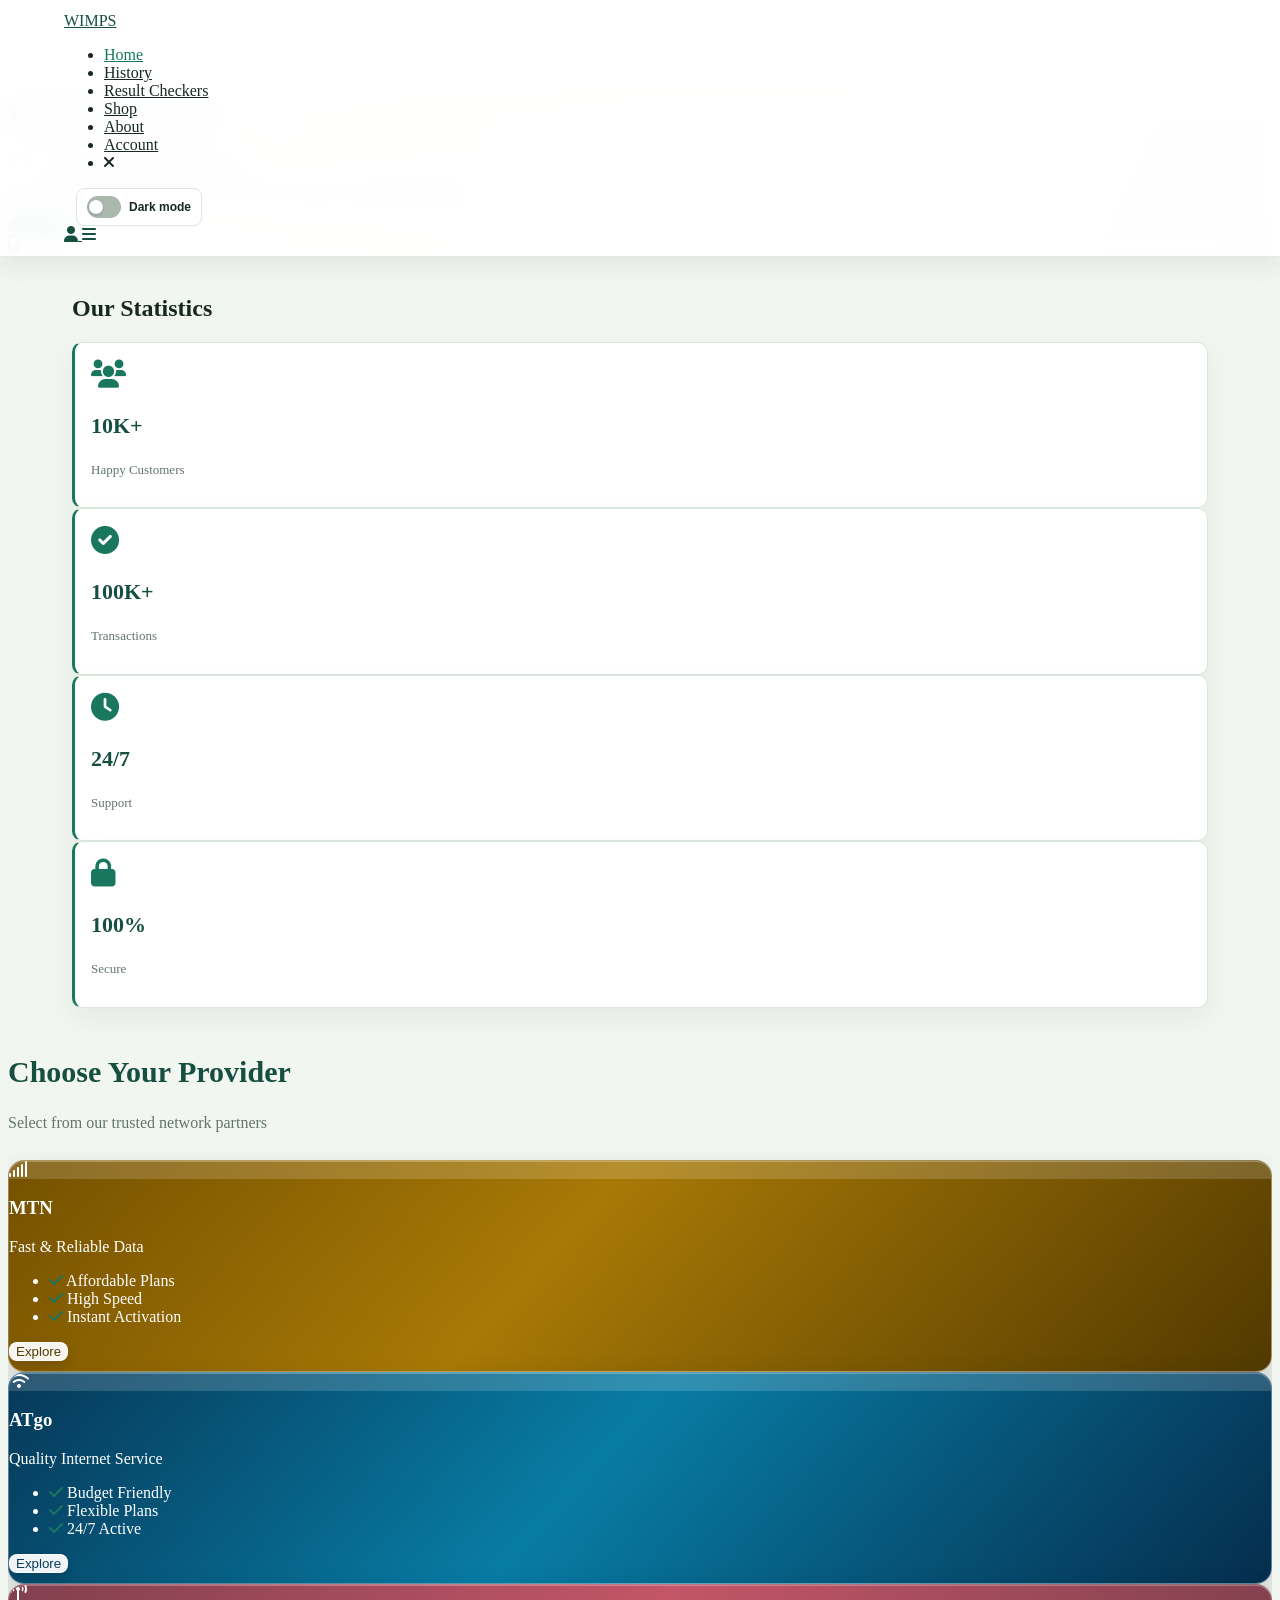
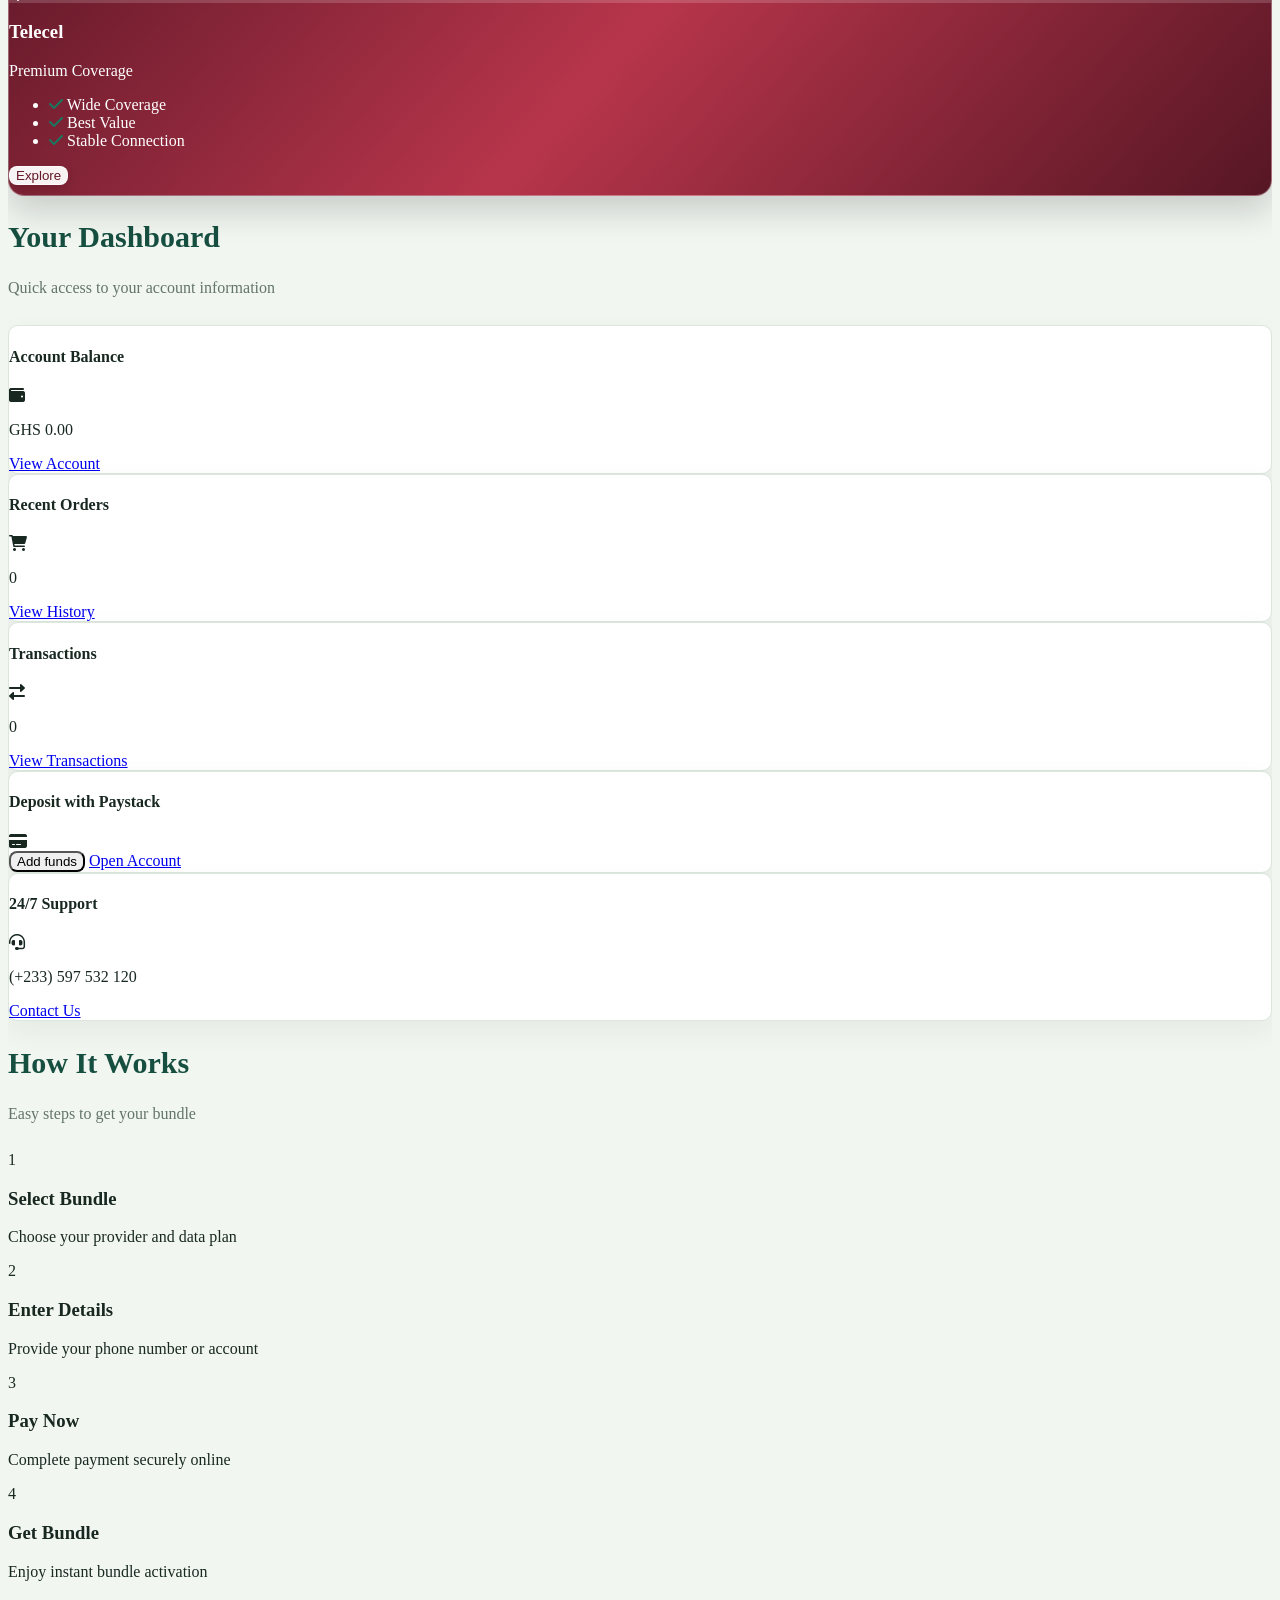
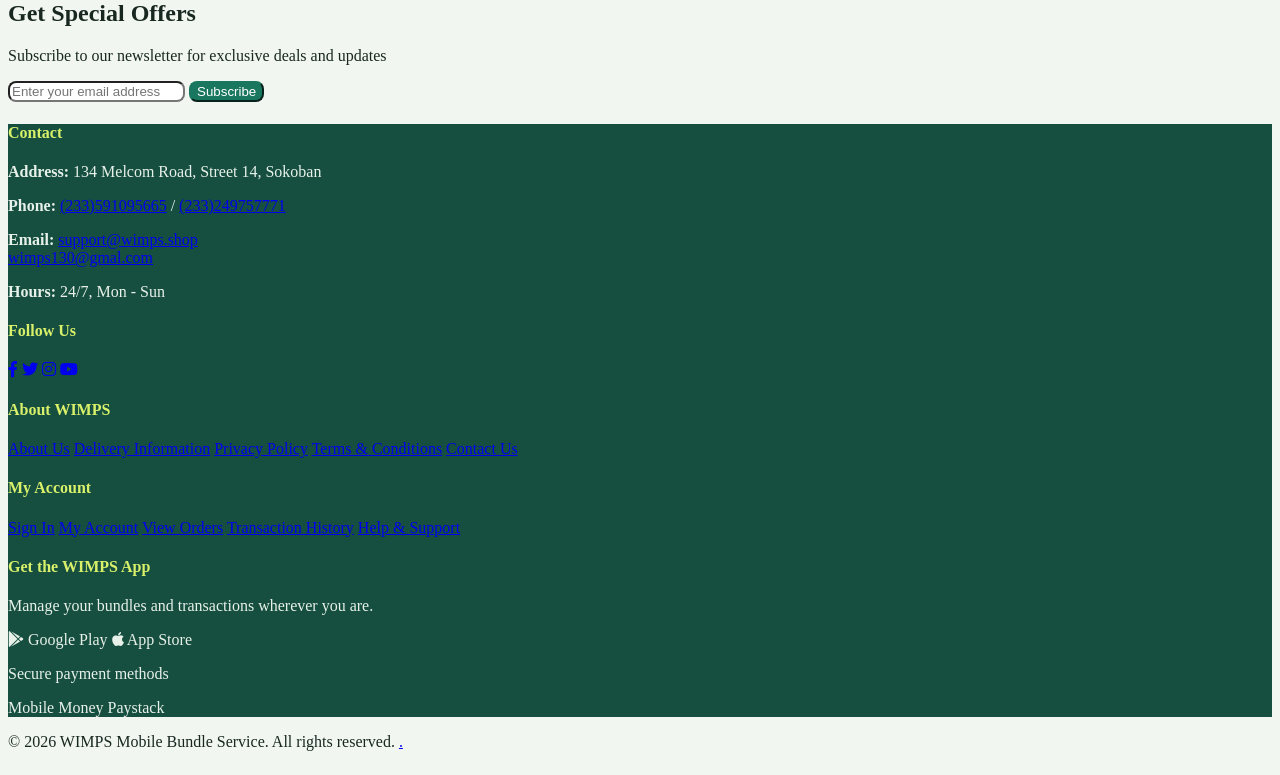
==== commit d7a4eb78: "Style provider cards and lock checkout scroll" ====
--- a/index.html
+++ b/index.html
@@ -216,7 +216,7 @@
 
             <div class="bundles-grid">
                 <!-- MTN Bundle -->
-                <article class="bundle-card" onclick="window.location.href='./mtn.html'">
+                <article class="bundle-card provider-card provider-mtn" onclick="window.location.href='./mtn.html'">
                     <div class="bundle-icon mtn-color">
                         <i class="fas fa-signal"></i>
                     </div>
@@ -231,7 +231,7 @@
                 </article>
 
                 <!-- ATgo Bundle -->
-                <article class="bundle-card" onclick="window.location.href='./atgo.html'">
+                <article class="bundle-card provider-card provider-atgo" onclick="window.location.href='./atgo.html'">
                     <div class="bundle-icon atgo-color">
                         <i class="fas fa-wifi"></i>
                     </div>
@@ -246,7 +246,7 @@
                 </article>
 
                 <!-- Telecel Bundle -->
-                <article class="bundle-card" onclick="window.location.href='./telecel.html'">
+                <article class="bundle-card provider-card provider-telecel" onclick="window.location.href='./telecel.html'">
                     <div class="bundle-icon telecel-color">
                         <i class="fas fa-broadcast-tower"></i>
                     </div>
--- a/responsive.css
+++ b/responsive.css
@@ -1200,6 +1200,361 @@
     }
 }
 
+/* Provider cards use their network colors with a restrained foil sheen. */
+.bundle-grid .bundle-card,
+.bundles-grid .provider-card {
+    position: relative;
+    isolation: isolate;
+    overflow: hidden;
+    min-width: 0;
+    min-height: 210px;
+    border: 1px solid rgba(255, 255, 255, 0.34);
+    border-radius: 16px;
+    color: #fff;
+    box-shadow: 0 16px 32px rgba(20, 30, 26, 0.18), inset 0 1px 0 rgba(255, 255, 255, 0.26);
+    transition: transform 220ms ease, box-shadow 220ms ease;
+}
+
+body[data-provider="mtn"] .bundle-grid .bundle-card,
+.bundles-grid .provider-card.provider-mtn {
+    --bundle-button-ink: #533a00;
+    background: linear-gradient(132deg, #755100 0%, #a87906 43%, #513900 100%);
+}
+
+body[data-provider="atgo"] .bundle-grid .bundle-card,
+.bundles-grid .provider-card.provider-atgo {
+    --bundle-button-ink: #073c5b;
+    background: linear-gradient(132deg, #063858 0%, #087ca4 46%, #052d4d 100%);
+}
+
+body[data-provider="telecel"] .bundle-grid .bundle-card,
+.bundles-grid .provider-card.provider-telecel {
+    --bundle-button-ink: #641828;
+    background: linear-gradient(132deg, #681b2c 0%, #b7354b 46%, #561624 100%);
+}
+
+.bundle-grid .bundle-card::before,
+.bundles-grid .provider-card::before {
+    position: absolute;
+    z-index: 0;
+    inset: -70% -45%;
+    background: linear-gradient(112deg, transparent 43%, rgba(255, 255, 255, 0.02) 47%, rgba(255, 255, 255, 0.3) 50%, rgba(255, 255, 255, 0.07) 53%, transparent 58%);
+    content: "";
+    pointer-events: none;
+    transform: translateX(-72%) rotate(8deg);
+    animation: provider-card-sheen 8s ease-in-out infinite;
+}
+
+.bundle-grid .bundle-card > *,
+.bundles-grid .provider-card > * {
+    position: relative;
+    z-index: 1;
+}
+
+.bundle-grid .bundle-card:hover,
+.bundles-grid .provider-card:hover {
+    transform: translateY(-4px);
+    box-shadow: 0 22px 42px rgba(20, 30, 26, 0.24), inset 0 1px 0 rgba(255, 255, 255, 0.32);
+}
+
+.bundle-grid .bundle-card .card-header {
+    border-color: rgba(255, 255, 255, 0.3);
+}
+
+.bundle-grid .bundle-card .bundle-icon,
+.bundles-grid .provider-card .bundle-icon {
+    flex: 0 0 auto;
+    background: rgba(255, 255, 255, 0.16);
+    color: #fff;
+}
+
+.bundle-grid .bundle-card .bundle-label,
+.bundle-grid .bundle-card .bundle-network,
+.bundle-grid .bundle-card .public-price,
+.bundle-grid .bundle-card .price-item .label,
+.bundle-grid .bundle-card .price-item .value,
+.bundle-grid .bundle-card .features li,
+.bundles-grid .provider-card h3,
+.bundles-grid .provider-card p,
+.bundles-grid .provider-card .features li {
+    color: #fff;
+}
+
+.bundle-grid .bundle-card .public-price {
+    text-shadow: 0 1px 8px rgba(0, 0, 0, 0.24);
+}
+
+.bundle-grid .bundle-card .card-pricing {
+    border: 1px solid rgba(255, 255, 255, 0.18);
+    background: rgba(255, 255, 255, 0.1);
+}
+
+.bundle-grid .bundle-card .price-item.total,
+.bundle-grid .bundle-card .price-item.total .label,
+.bundle-grid .bundle-card .price-item.total .value {
+    border-color: rgba(255, 255, 255, 0.28);
+    color: #fff;
+}
+
+.bundle-grid .bundle-card .btn-buy,
+.bundles-grid .provider-card .btn {
+    border: 1px solid rgba(255, 255, 255, 0.72);
+    background: rgba(255, 255, 255, 0.94);
+    color: var(--bundle-button-ink, #17372c);
+    box-shadow: 0 4px 12px rgba(0, 0, 0, 0.14);
+}
+
+.bundle-grid .bundle-card .btn-buy:hover,
+.bundles-grid .provider-card .btn:hover {
+    background: #fff;
+    color: var(--bundle-button-ink, #17372c);
+}
+
+.bundle-grid .bundle-card.out-of-stock {
+    filter: saturate(0.62);
+}
+
+.bundle-grid .bundle-card.out-of-stock .btn-buy {
+    background: rgba(255, 255, 255, 0.72);
+}
+
+/* Checkout stays in view while the page underneath is locked in place. */
+body.checkout-open {
+    position: fixed;
+    top: var(--checkout-scroll-position, 0);
+    left: 0;
+    right: 0;
+    width: 100%;
+    overflow: hidden;
+    overscroll-behavior: none;
+}
+
+#checkout-modal {
+    z-index: 1400;
+    padding: 16px;
+    background: rgba(8, 18, 14, 0.68);
+    backdrop-filter: blur(8px);
+    overscroll-behavior: contain;
+}
+
+#checkout-modal .modal-content {
+    width: min(560px, 100%);
+    max-width: 560px;
+    max-height: min(88dvh, 780px);
+    overflow: auto;
+    overscroll-behavior: contain;
+    padding: 26px;
+    gap: 18px;
+    border: 1px solid var(--wimps-line);
+    border-radius: 16px;
+    background: var(--wimps-surface);
+    color: var(--wimps-ink);
+    box-shadow: 0 28px 80px rgba(0, 0, 0, 0.34);
+    animation: checkout-rise 220ms ease both;
+}
+
+#checkout-modal .close-btn {
+    display: grid;
+    place-items: center;
+    width: 38px;
+    height: 38px;
+    padding: 0;
+    border: 1px solid var(--wimps-line);
+    border-radius: 50%;
+    background: var(--wimps-paper);
+    color: var(--wimps-ink);
+    font: 400 25px/1 sans-serif;
+    cursor: pointer;
+}
+
+#checkout-modal .modal-header {
+    gap: 12px;
+    padding: 0 42px 16px 0;
+    border-color: var(--wimps-line);
+}
+
+#checkout-modal .modal-header i {
+    color: var(--wimps-green);
+    font-size: 22px;
+}
+
+#checkout-modal .modal-header h2 {
+    color: var(--wimps-ink);
+    font-size: 22px;
+    line-height: 1.25;
+}
+
+#checkout-modal .modal-body {
+    gap: 18px;
+}
+
+#checkout-modal .order-details {
+    gap: 0;
+    padding: 6px 14px;
+    border: 1px solid var(--wimps-line);
+    border-radius: 10px;
+    background: var(--wimps-paper);
+}
+
+#checkout-modal .detail-item {
+    min-width: 0;
+    gap: 12px;
+    padding: 11px 2px;
+    border: 0;
+    border-bottom: 1px solid var(--wimps-line);
+    border-radius: 0;
+    background: transparent;
+    box-shadow: none;
+}
+
+#checkout-modal .detail-label {
+    color: var(--wimps-muted);
+}
+
+#checkout-modal .detail-value {
+    color: var(--wimps-ink);
+    text-align: right;
+    overflow-wrap: anywhere;
+}
+
+#checkout-modal .detail-item.total-item {
+    margin: 0;
+    border: 0;
+}
+
+#checkout-modal .detail-item.total-item .detail-label,
+#checkout-modal .detail-item.total-item .detail-value {
+    color: var(--wimps-forest);
+    font-weight: 800;
+}
+
+#checkout-modal .phone-input-group {
+    margin: 0;
+    padding: 0;
+    border: 0;
+}
+
+#checkout-modal .phone-input-group label {
+    margin-bottom: 7px;
+    color: var(--wimps-ink);
+    font-size: 13px;
+}
+
+#checkout-modal .phone-input {
+    min-height: 46px;
+    padding: 11px 13px;
+    border: 1px solid var(--wimps-line);
+    border-radius: 8px;
+    background: var(--wimps-paper);
+    color: var(--wimps-ink);
+    font-size: 15px;
+}
+
+#checkout-modal .phone-input::placeholder {
+    color: var(--wimps-muted);
+}
+
+#checkout-modal .phone-input:focus {
+    border-color: var(--wimps-green);
+    outline: 3px solid rgba(24, 119, 94, 0.16);
+    background: var(--wimps-surface);
+    box-shadow: none;
+}
+
+#checkout-modal .phone-hint {
+    color: var(--wimps-muted);
+}
+
+#checkout-modal .modal-footer {
+    grid-template-columns: repeat(2, minmax(0, 1fr));
+    gap: 10px;
+    margin-top: 0;
+}
+
+#checkout-modal .btn-paystack,
+#checkout-modal .btn-wallet,
+#checkout-modal .btn-cancel {
+    min-width: 0;
+    min-height: 46px;
+    padding: 11px 12px;
+    border-radius: 8px;
+    font-size: 14px;
+}
+
+#checkout-modal .btn-paystack {
+    border: 1px solid var(--wimps-green);
+    background: var(--wimps-green);
+    color: #fff;
+    box-shadow: none;
+}
+
+#checkout-modal .btn-paystack:hover {
+    background: var(--wimps-forest);
+}
+
+#checkout-modal .btn-wallet {
+    border: 1px solid var(--wimps-green);
+    background: transparent;
+    color: var(--wimps-green);
+}
+
+#checkout-modal .btn-wallet:hover {
+    background: var(--wimps-paper);
+}
+
+#checkout-modal .btn-cancel {
+    grid-column: 1 / -1;
+    border: 1px solid var(--wimps-line);
+    background: var(--wimps-paper);
+    color: var(--wimps-ink);
+}
+
+@keyframes provider-card-sheen {
+    0%, 58% { transform: translateX(-72%) rotate(8deg); }
+    88%, 100% { transform: translateX(72%) rotate(8deg); }
+}
+
+@keyframes checkout-rise {
+    from { opacity: 0; transform: translateY(12px) scale(0.99); }
+    to { opacity: 1; transform: translateY(0) scale(1); }
+}
+
+@media (max-width: 600px) {
+    .bundle-grid,
+    .bundles-grid {
+        width: min(100%, 480px);
+        margin-inline: auto;
+        grid-template-columns: minmax(0, 1fr) !important;
+        gap: 14px;
+    }
+
+    .bundle-grid .bundle-card,
+    .bundles-grid .provider-card {
+        min-height: 190px;
+    }
+
+    #checkout-modal {
+        align-items: flex-end;
+        padding: 0;
+    }
+
+    #checkout-modal .modal-content {
+        width: 100%;
+        max-width: none;
+        max-height: min(90dvh, 760px);
+        padding: 24px 18px max(18px, env(safe-area-inset-bottom));
+        border-radius: 18px 18px 0 0;
+    }
+}
+
+@media (prefers-reduced-motion: reduce) {
+    .bundle-grid .bundle-card::before,
+    .bundles-grid .provider-card::before,
+    #checkout-modal .modal-content {
+        animation: none;
+    }
+}
+
 /* Standalone service pages share the same visual language. */
 .checker-nav,
 .rewards-shell > nav {
--- a/responsive.css
+++ b/responsive.css
@@ -1200,6 +1200,361 @@
     }
 }
 
+/* Provider cards use their network colors with a restrained foil sheen. */
+.bundle-grid .bundle-card,
+.bundles-grid .provider-card {
+    position: relative;
+    isolation: isolate;
+    overflow: hidden;
+    min-width: 0;
+    min-height: 210px;
+    border: 1px solid rgba(255, 255, 255, 0.34);
+    border-radius: 16px;
+    color: #fff;
+    box-shadow: 0 16px 32px rgba(20, 30, 26, 0.18), inset 0 1px 0 rgba(255, 255, 255, 0.26);
+    transition: transform 220ms ease, box-shadow 220ms ease;
+}
+
+body[data-provider="mtn"] .bundle-grid .bundle-card,
+.bundles-grid .provider-card.provider-mtn {
+    --bundle-button-ink: #533a00;
+    background: linear-gradient(132deg, #755100 0%, #a87906 43%, #513900 100%);
+}
+
+body[data-provider="atgo"] .bundle-grid .bundle-card,
+.bundles-grid .provider-card.provider-atgo {
+    --bundle-button-ink: #073c5b;
+    background: linear-gradient(132deg, #063858 0%, #087ca4 46%, #052d4d 100%);
+}
+
+body[data-provider="telecel"] .bundle-grid .bundle-card,
+.bundles-grid .provider-card.provider-telecel {
+    --bundle-button-ink: #641828;
+    background: linear-gradient(132deg, #681b2c 0%, #b7354b 46%, #561624 100%);
+}
+
+.bundle-grid .bundle-card::before,
+.bundles-grid .provider-card::before {
+    position: absolute;
+    z-index: 0;
+    inset: -70% -45%;
+    background: linear-gradient(112deg, transparent 43%, rgba(255, 255, 255, 0.02) 47%, rgba(255, 255, 255, 0.3) 50%, rgba(255, 255, 255, 0.07) 53%, transparent 58%);
+    content: "";
+    pointer-events: none;
+    transform: translateX(-72%) rotate(8deg);
+    animation: provider-card-sheen 8s ease-in-out infinite;
+}
+
+.bundle-grid .bundle-card > *,
+.bundles-grid .provider-card > * {
+    position: relative;
+    z-index: 1;
+}
+
+.bundle-grid .bundle-card:hover,
+.bundles-grid .provider-card:hover {
+    transform: translateY(-4px);
+    box-shadow: 0 22px 42px rgba(20, 30, 26, 0.24), inset 0 1px 0 rgba(255, 255, 255, 0.32);
+}
+
+.bundle-grid .bundle-card .card-header {
+    border-color: rgba(255, 255, 255, 0.3);
+}
+
+.bundle-grid .bundle-card .bundle-icon,
+.bundles-grid .provider-card .bundle-icon {
+    flex: 0 0 auto;
+    background: rgba(255, 255, 255, 0.16);
+    color: #fff;
+}
+
+.bundle-grid .bundle-card .bundle-label,
+.bundle-grid .bundle-card .bundle-network,
+.bundle-grid .bundle-card .public-price,
+.bundle-grid .bundle-card .price-item .label,
+.bundle-grid .bundle-card .price-item .value,
+.bundle-grid .bundle-card .features li,
+.bundles-grid .provider-card h3,
+.bundles-grid .provider-card p,
+.bundles-grid .provider-card .features li {
+    color: #fff;
+}
+
+.bundle-grid .bundle-card .public-price {
+    text-shadow: 0 1px 8px rgba(0, 0, 0, 0.24);
+}
+
+.bundle-grid .bundle-card .card-pricing {
+    border: 1px solid rgba(255, 255, 255, 0.18);
+    background: rgba(255, 255, 255, 0.1);
+}
+
+.bundle-grid .bundle-card .price-item.total,
+.bundle-grid .bundle-card .price-item.total .label,
+.bundle-grid .bundle-card .price-item.total .value {
+    border-color: rgba(255, 255, 255, 0.28);
+    color: #fff;
+}
+
+.bundle-grid .bundle-card .btn-buy,
+.bundles-grid .provider-card .btn {
+    border: 1px solid rgba(255, 255, 255, 0.72);
+    background: rgba(255, 255, 255, 0.94);
+    color: var(--bundle-button-ink, #17372c);
+    box-shadow: 0 4px 12px rgba(0, 0, 0, 0.14);
+}
+
+.bundle-grid .bundle-card .btn-buy:hover,
+.bundles-grid .provider-card .btn:hover {
+    background: #fff;
+    color: var(--bundle-button-ink, #17372c);
+}
+
+.bundle-grid .bundle-card.out-of-stock {
+    filter: saturate(0.62);
+}
+
+.bundle-grid .bundle-card.out-of-stock .btn-buy {
+    background: rgba(255, 255, 255, 0.72);
+}
+
+/* Checkout stays in view while the page underneath is locked in place. */
+body.checkout-open {
+    position: fixed;
+    top: var(--checkout-scroll-position, 0);
+    left: 0;
+    right: 0;
+    width: 100%;
+    overflow: hidden;
+    overscroll-behavior: none;
+}
+
+#checkout-modal {
+    z-index: 1400;
+    padding: 16px;
+    background: rgba(8, 18, 14, 0.68);
+    backdrop-filter: blur(8px);
+    overscroll-behavior: contain;
+}
+
+#checkout-modal .modal-content {
+    width: min(560px, 100%);
+    max-width: 560px;
+    max-height: min(88dvh, 780px);
+    overflow: auto;
+    overscroll-behavior: contain;
+    padding: 26px;
+    gap: 18px;
+    border: 1px solid var(--wimps-line);
+    border-radius: 16px;
+    background: var(--wimps-surface);
+    color: var(--wimps-ink);
+    box-shadow: 0 28px 80px rgba(0, 0, 0, 0.34);
+    animation: checkout-rise 220ms ease both;
+}
+
+#checkout-modal .close-btn {
+    display: grid;
+    place-items: center;
+    width: 38px;
+    height: 38px;
+    padding: 0;
+    border: 1px solid var(--wimps-line);
+    border-radius: 50%;
+    background: var(--wimps-paper);
+    color: var(--wimps-ink);
+    font: 400 25px/1 sans-serif;
+    cursor: pointer;
+}
+
+#checkout-modal .modal-header {
+    gap: 12px;
+    padding: 0 42px 16px 0;
+    border-color: var(--wimps-line);
+}
+
+#checkout-modal .modal-header i {
+    color: var(--wimps-green);
+    font-size: 22px;
+}
+
+#checkout-modal .modal-header h2 {
+    color: var(--wimps-ink);
+    font-size: 22px;
+    line-height: 1.25;
+}
+
+#checkout-modal .modal-body {
+    gap: 18px;
+}
+
+#checkout-modal .order-details {
+    gap: 0;
+    padding: 6px 14px;
+    border: 1px solid var(--wimps-line);
+    border-radius: 10px;
+    background: var(--wimps-paper);
+}
+
+#checkout-modal .detail-item {
+    min-width: 0;
+    gap: 12px;
+    padding: 11px 2px;
+    border: 0;
+    border-bottom: 1px solid var(--wimps-line);
+    border-radius: 0;
+    background: transparent;
+    box-shadow: none;
+}
+
+#checkout-modal .detail-label {
+    color: var(--wimps-muted);
+}
+
+#checkout-modal .detail-value {
+    color: var(--wimps-ink);
+    text-align: right;
+    overflow-wrap: anywhere;
+}
+
+#checkout-modal .detail-item.total-item {
+    margin: 0;
+    border: 0;
+}
+
+#checkout-modal .detail-item.total-item .detail-label,
+#checkout-modal .detail-item.total-item .detail-value {
+    color: var(--wimps-forest);
+    font-weight: 800;
+}
+
+#checkout-modal .phone-input-group {
+    margin: 0;
+    padding: 0;
+    border: 0;
+}
+
+#checkout-modal .phone-input-group label {
+    margin-bottom: 7px;
+    color: var(--wimps-ink);
+    font-size: 13px;
+}
+
+#checkout-modal .phone-input {
+    min-height: 46px;
+    padding: 11px 13px;
+    border: 1px solid var(--wimps-line);
+    border-radius: 8px;
+    background: var(--wimps-paper);
+    color: var(--wimps-ink);
+    font-size: 15px;
+}
+
+#checkout-modal .phone-input::placeholder {
+    color: var(--wimps-muted);
+}
+
+#checkout-modal .phone-input:focus {
+    border-color: var(--wimps-green);
+    outline: 3px solid rgba(24, 119, 94, 0.16);
+    background: var(--wimps-surface);
+    box-shadow: none;
+}
+
+#checkout-modal .phone-hint {
+    color: var(--wimps-muted);
+}
+
+#checkout-modal .modal-footer {
+    grid-template-columns: repeat(2, minmax(0, 1fr));
+    gap: 10px;
+    margin-top: 0;
+}
+
+#checkout-modal .btn-paystack,
+#checkout-modal .btn-wallet,
+#checkout-modal .btn-cancel {
+    min-width: 0;
+    min-height: 46px;
+    padding: 11px 12px;
+    border-radius: 8px;
+    font-size: 14px;
+}
+
+#checkout-modal .btn-paystack {
+    border: 1px solid var(--wimps-green);
+    background: var(--wimps-green);
+    color: #fff;
+    box-shadow: none;
+}
+
+#checkout-modal .btn-paystack:hover {
+    background: var(--wimps-forest);
+}
+
+#checkout-modal .btn-wallet {
+    border: 1px solid var(--wimps-green);
+    background: transparent;
+    color: var(--wimps-green);
+}
+
+#checkout-modal .btn-wallet:hover {
+    background: var(--wimps-paper);
+}
+
+#checkout-modal .btn-cancel {
+    grid-column: 1 / -1;
+    border: 1px solid var(--wimps-line);
+    background: var(--wimps-paper);
+    color: var(--wimps-ink);
+}
+
+@keyframes provider-card-sheen {
+    0%, 58% { transform: translateX(-72%) rotate(8deg); }
+    88%, 100% { transform: translateX(72%) rotate(8deg); }
+}
+
+@keyframes checkout-rise {
+    from { opacity: 0; transform: translateY(12px) scale(0.99); }
+    to { opacity: 1; transform: translateY(0) scale(1); }
+}
+
+@media (max-width: 600px) {
+    .bundle-grid,
+    .bundles-grid {
+        width: min(100%, 480px);
+        margin-inline: auto;
+        grid-template-columns: minmax(0, 1fr) !important;
+        gap: 14px;
+    }
+
+    .bundle-grid .bundle-card,
+    .bundles-grid .provider-card {
+        min-height: 190px;
+    }
+
+    #checkout-modal {
+        align-items: flex-end;
+        padding: 0;
+    }
+
+    #checkout-modal .modal-content {
+        width: 100%;
+        max-width: none;
+        max-height: min(90dvh, 760px);
+        padding: 24px 18px max(18px, env(safe-area-inset-bottom));
+        border-radius: 18px 18px 0 0;
+    }
+}
+
+@media (prefers-reduced-motion: reduce) {
+    .bundle-grid .bundle-card::before,
+    .bundles-grid .provider-card::before,
+    #checkout-modal .modal-content {
+        animation: none;
+    }
+}
+
 /* Standalone service pages share the same visual language. */
 .checker-nav,
 .rewards-shell > nav {
